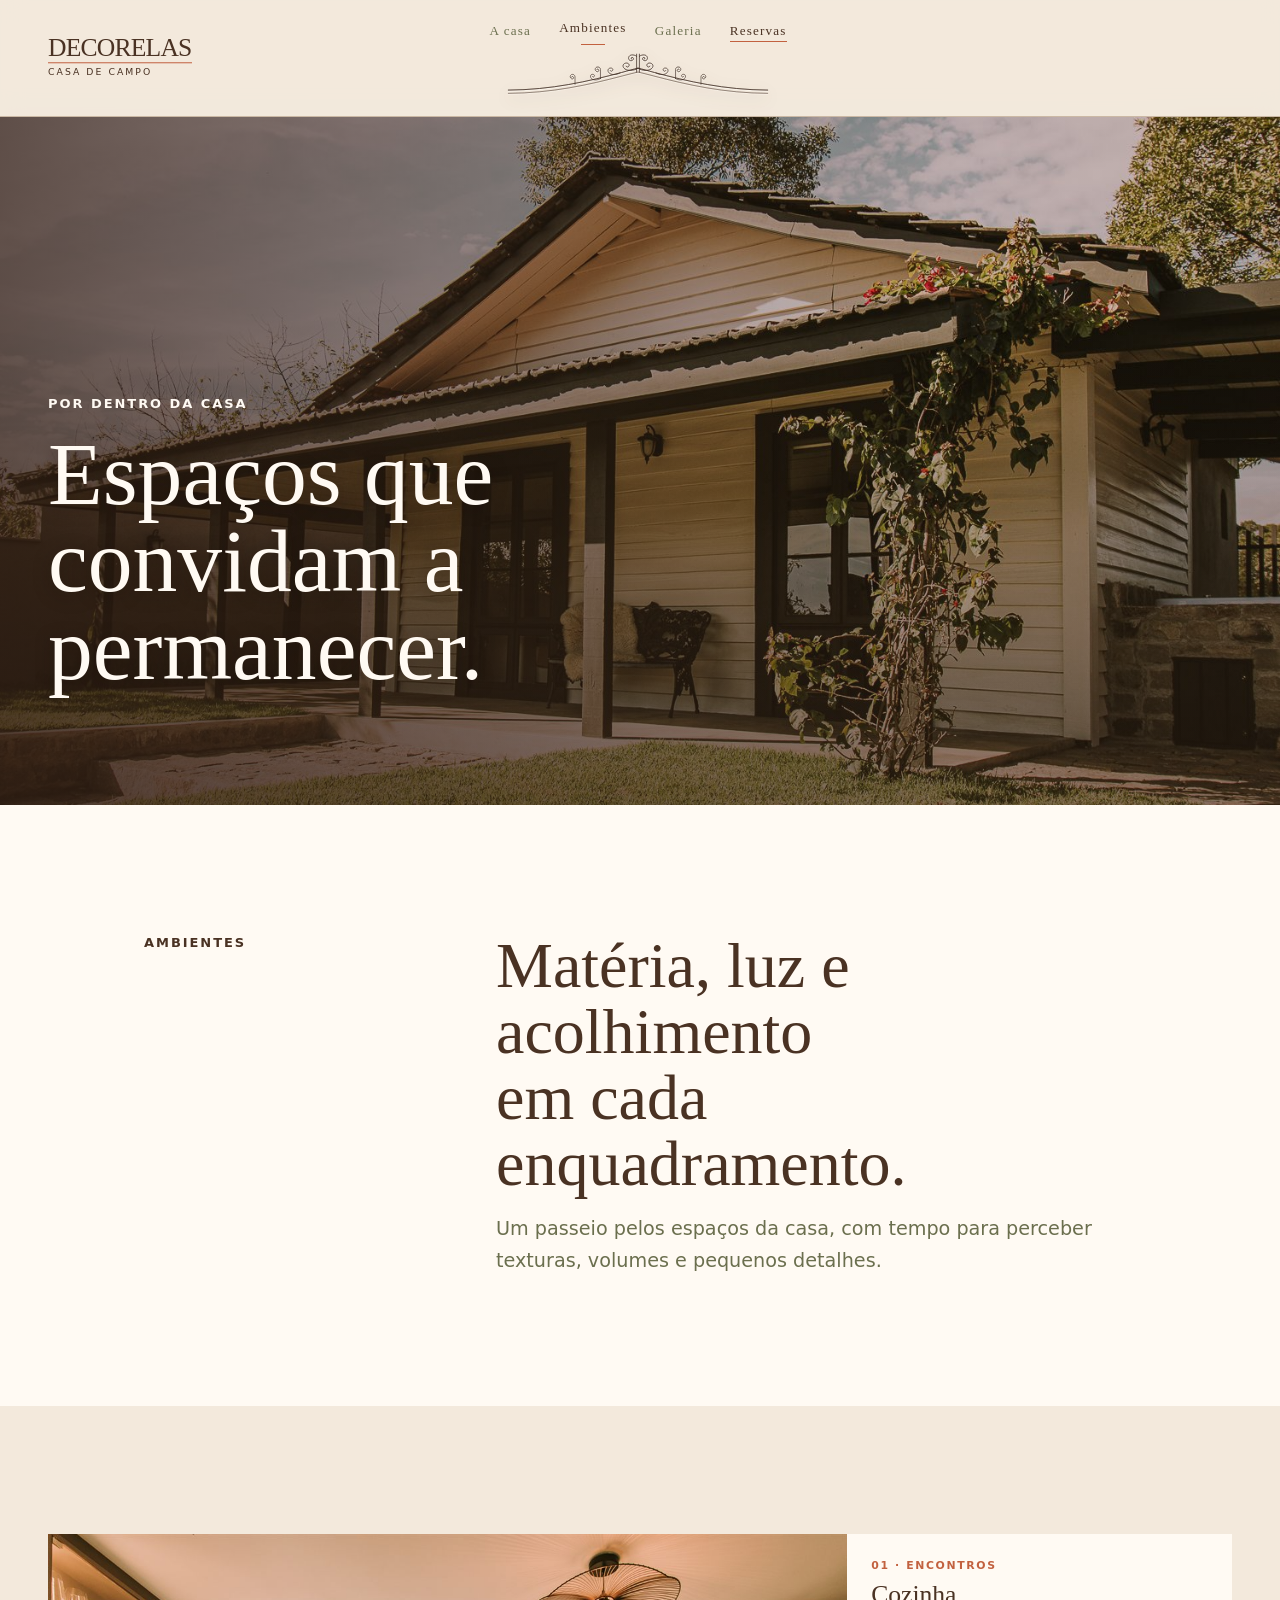
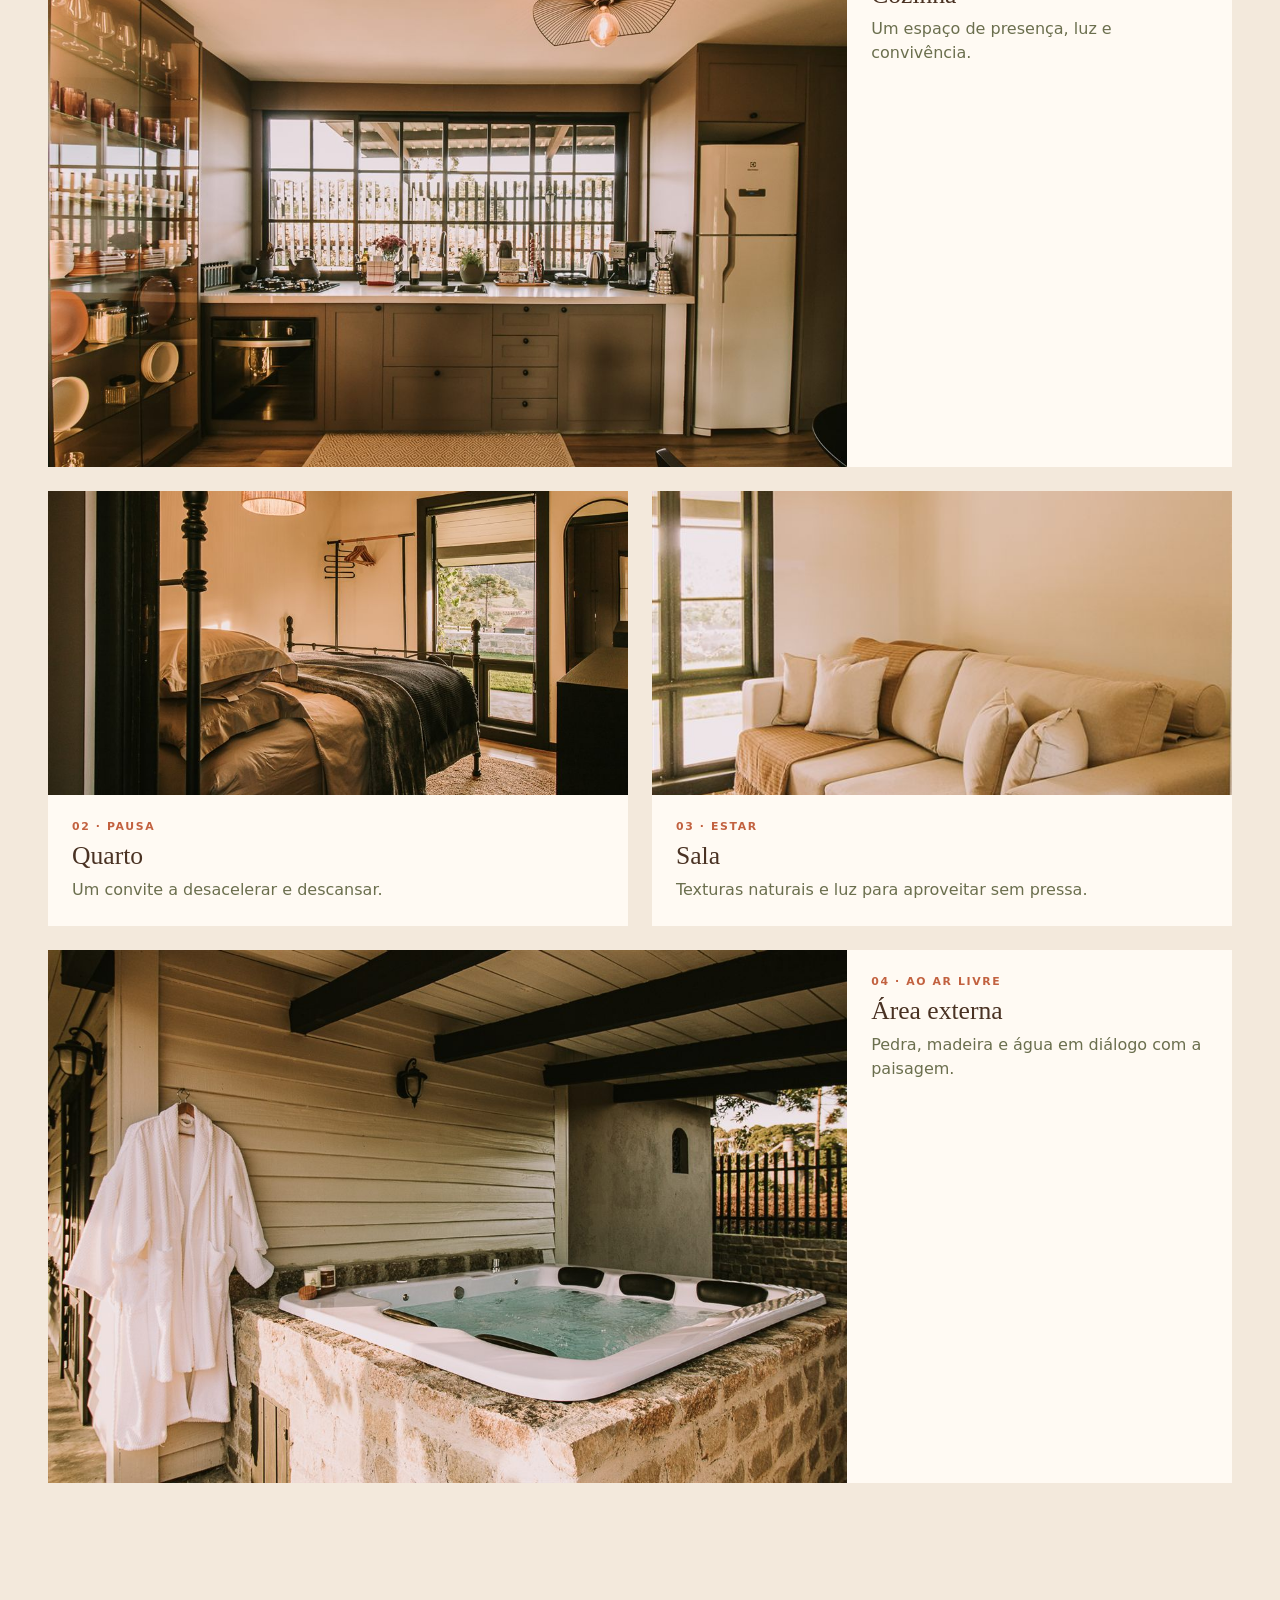
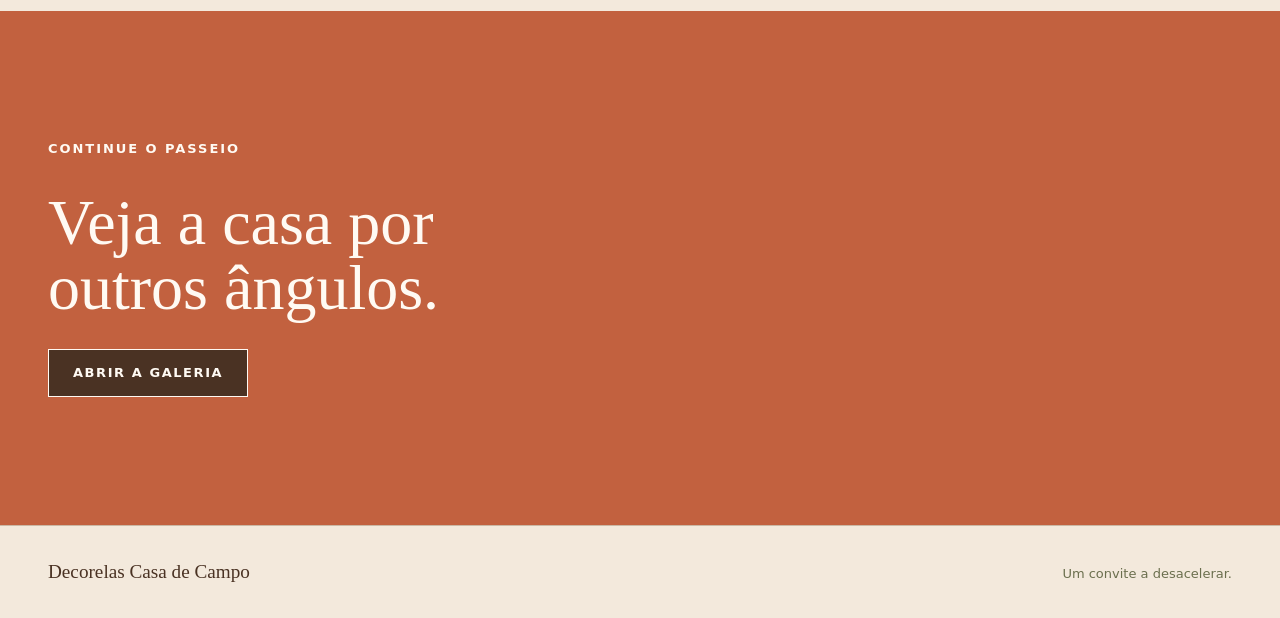
==== ambientes.html @ 6467162e "feat: split Decorelas into four pages" ====
<!doctype html>
<html lang="pt-BR">
<head>
    <meta charset="utf-8">
    <meta name="viewport" content="width=device-width, initial-scale=1">
    <meta name="description" content="Explore os ambientes da Casa de Campo Decorelas, em uma seleção de imagens e detalhes da casa.">
    <meta name="theme-color" content="#f3e9dc">
    <title>Ambientes | Decorelas Casa de Campo</title>
    <link rel="canonical" href="https://maicon-oliveira-dev.github.io/casa_de_campo_V1/ambientes.html">
    <meta property="og:type" content="website">
    <meta property="og:title" content="Ambientes | Decorelas Casa de Campo">
    <meta property="og:description" content="Explore os ambientes da Casa de Campo Decorelas, em uma seleção de imagens e detalhes da casa.">
    <meta property="og:url" content="https://maicon-oliveira-dev.github.io/casa_de_campo_V1/ambientes.html">
    <link rel="stylesheet" href="assets/css/tokens.css">
    <link rel="stylesheet" href="assets/css/base.css">
    <link rel="stylesheet" href="assets/css/components.css">
    <link rel="stylesheet" href="assets/css/home.css">
    <script src="assets/js/main.js" defer></script>
    <script src="assets/js/menu.js" defer></script>
</head>
<body>
    <a class="skip-link" href="#main-content">Pular para o conteúdo</a>
    <header class="site-header">
        <div class="container site-header__inner">
            <a class="site-brand" href="index.html" aria-label="Decorelas Casa de Campo — página inicial">
                <span class="site-brand__name">Decorelas</span>
                <span class="site-brand__subtitle">Casa de Campo</span>
            </a>
            <nav class="site-nav" aria-label="Navegação principal">
                <ul class="site-nav__list">
                    <li><a class="site-nav__link" href="index.html">A casa</a></li>
                    <li><a class="site-nav__link" href="ambientes.html" aria-current="page">Ambientes</a></li>
                    <li><a class="site-nav__link" href="galeria.html">Galeria</a></li>
                    <li><a class="site-nav__cta" href="reservas.html">Reservas</a></li>
                </ul>
                <a class="header-ornament" href="index.html" aria-label="Decorelas — voltar à página inicial">
                    <img src="assets/img/brand/decorelas-portao-menu.svg" alt="" width="1200" height="220">
                </a>
            </nav>
            <button class="menu-button" type="button" aria-controls="mobile-menu" aria-expanded="false" aria-label="Abrir menu">
                <span class="menu-button__icon" aria-hidden="true"></span><span class="visually-hidden">Menu</span>
            </button>
        </div>
        <nav class="mobile-menu" id="mobile-menu" aria-label="Navegação móvel" hidden>
            <div class="container mobile-menu__inner"><ul class="mobile-menu__list">
                <li><a class="mobile-menu__link" href="index.html">A casa</a></li>
                <li><a class="mobile-menu__link" href="ambientes.html" aria-current="page">Ambientes</a></li>
                <li><a class="mobile-menu__link" href="galeria.html">Galeria</a></li>
                <li><a class="mobile-menu__link" href="reservas.html">Reservas</a></li>
            </ul></div>
        </nav>
    </header>
    <main id="main-content" tabindex="-1">
        <section class="page-masthead" aria-labelledby="page-title">
            <img class="page-masthead__image" src="assets/img/hero/hero-02.jpg" alt="Varanda e fachada da casa com jardim e madeira." width="1500" height="1000">
            <div class="page-masthead__veil" aria-hidden="true"></div>
            <div class="container page-masthead__content">
                <p class="eyebrow">Por dentro da casa</p>
                <h1 id="page-title">Espaços que convidam a permanecer.</h1>
            </div>
        </section>
        <section class="page-intro section">
            <div class="container page-intro__inner"><p class="eyebrow">Ambientes</p><h2>Matéria, luz e acolhimento em cada enquadramento.</h2><p>Um passeio pelos espaços da casa, com tempo para perceber texturas, volumes e pequenos detalhes.</p></div>
        </section>
        <section class="spaces section" aria-label="Ambientes da casa">
            <div class="container"><div class="spaces__grid">
                <article class="space-card space-card--wide"><img src="assets/img/gallery/cozinha.jpg" alt="Cozinha da casa com janela ampla, armários e bancada" width="1200" height="800" loading="lazy"><div><p class="eyebrow">01 · Encontros</p><h2>Cozinha</h2><p>Um espaço de presença, luz e convivência.</p></div></article>
                <article class="space-card"><img src="assets/img/gallery/quarto.jpg" alt="Quarto com cama de estrutura escura e janela voltada ao exterior" width="900" height="600" loading="lazy"><div><p class="eyebrow">02 · Pausa</p><h2>Quarto</h2><p>Um convite a desacelerar e descansar.</p></div></article>
                <article class="space-card"><img src="assets/img/gallery/sala.jpg" alt="Sala com sofá claro, tapete de fibra e luz natural" width="667" height="1000" loading="lazy"><div><p class="eyebrow">03 · Estar</p><h2>Sala</h2><p>Texturas naturais e luz para aproveitar sem pressa.</p></div></article>
                <article class="space-card space-card--wide"><img src="assets/img/details/area-externa.jpg" alt="Detalhe de área externa com pedra, madeira e água" width="1200" height="800" loading="lazy"><div><p class="eyebrow">04 · Ao ar livre</p><h2>Área externa</h2><p>Pedra, madeira e água em diálogo com a paisagem.</p></div></article>
            </div></div>
        </section>
        <section class="page-next section"><div class="container page-next__inner"><p class="eyebrow">Continue o passeio</p><h2>Veja a casa por outros ângulos.</h2><a class="button" href="galeria.html">Abrir a galeria</a></div></section>
    </main>
    <footer class="site-footer"><div class="container site-footer__inner"><p class="site-footer__brand">Decorelas Casa de Campo</p><a class="site-footer__note" href="index.html">Um convite a desacelerar.</a></div></footer>
</body>
</html>
---- assets/css/tokens.css ----
:root {
    color-scheme: light;
    --color-ink:#4a3223;
    --color-ink-muted:#6b6f4e;
    --color-canvas:#f3e9dc;
    --color-surface:#fffaf3;
    --color-surface-raised:#eadbca;
    --color-border:#cbb8a4;
    --color-border-strong:#a48f7a;
    --color-focus:#c2613f;
    --color-terracotta:#c2613f;
    --font-sans:ui-sans-serif,system-ui,-apple-system,BlinkMacSystemFont,"Segoe UI",sans-serif;
    --font-display:Georgia,"Times New Roman",serif;
    --text-sm:.8125rem;
    --text-base:1rem;
    --text-lg:clamp(1.125rem,1.5vw,1.375rem);
    --text-xl:clamp(1.5rem,2vw,2rem);
    --text-2xl:clamp(2.8rem,7vw,7rem);
    --space-2:.5rem;
    --space-3:.75rem;
    --space-4:1rem;
    --space-5:1.5rem;
    --space-6:2rem;
    --space-8:clamp(4.5rem,10vw,9rem);
    --container-max:78rem;
    --container-gutter:clamp(1.1rem,4vw,3rem);
    --transition-fast:160ms ease;
    --transition-default:300ms ease;
    --z-header:10;
    --z-menu:20;
    --z-skip-link:30;
}
---- assets/css/base.css ----
*,
*::before,
*::after {
    box-sizing: border-box;
}

html {
    scroll-behavior: smooth;
    scroll-padding-top: 5rem;
}

@media (min-width: 64rem) {
    html { scroll-padding-top: 8rem; }
}

body {
    min-width: 20rem;
    min-height: 100vh;
    margin: 0;
    background: var(--color-canvas);
    color: var(--color-ink);
    font-family: var(--font-sans);
    font-size: var(--text-base);
    line-height: 1.5;
    -webkit-font-smoothing: antialiased;
    text-rendering: optimizeLegibility;
}

body.menu-open {
    overflow: hidden;
}

img,
picture,
svg {
    display: block;
    max-width: 100%;
}

a {
    color: inherit;
    text-decoration: none;
}

button,
input,
textarea,
select {
    font: inherit;
}

button {
    border: 0;
    cursor: pointer;
}

h1,
h2,
h3,
p,
ul {
    margin: 0;
}

ul {
    padding: 0;
    list-style: none;
}

h1,
h2,
h3 {
    font-family: var(--font-display);
    line-height: 0.95;
    text-wrap: balance;
}

:focus-visible {
    outline: 3px solid var(--color-focus);
    outline-offset: 3px;
}

.container {
    width: min(100% - (var(--container-gutter) * 2), var(--container-max));
    margin-inline: auto;
}

.visually-hidden {
    position: absolute;
    width: 1px;
    height: 1px;
    padding: 0;
    overflow: hidden;
    clip: rect(0, 0, 0, 0);
    white-space: nowrap;
    border: 0;
}

.skip-link {
    position: fixed;
    z-index: var(--z-skip-link);
    top: var(--space-3);
    left: var(--space-3);
    padding: var(--space-3) var(--space-4);
    background: var(--color-ink);
    color: var(--color-surface);
    transform: translateY(-200%);
    transition: transform var(--transition-fast);
}

.skip-link:focus {
    transform: translateY(0);
}

@media (prefers-reduced-motion: reduce) {
    html {
        scroll-behavior: auto;
    }

    *,
    *::before,
    *::after {
        scroll-behavior: auto !important;
        transition-duration: 0.01ms !important;
        animation-duration: 0.01ms !important;
        animation-iteration-count: 1 !important;
    }
}
---- assets/css/components.css ----
.site-header {
    position:sticky;
    z-index:var(--z-header);
    top:0;
    border-bottom:1px solid var(--color-border);
    background:color-mix(in srgb,var(--color-canvas) 93%,transparent);
    backdrop-filter:blur(12px);
    overflow-anchor:none;
    transition:background var(--transition-default),box-shadow var(--transition-default)
}
.site-header__inner {
    min-height:4.75rem;
    display:grid;
    grid-template-columns:1fr auto;
    align-items:center;
    gap:var(--space-3);
    transition:min-height 420ms cubic-bezier(.22,.61,.36,1),gap 420ms cubic-bezier(.22,.61,.36,1)
}
.site-brand {
    display:grid;
    gap:.1rem;
    width:max-content;
    letter-spacing:-.05em
}
.site-brand__name {
    font-family:var(--font-display);
    font-size:var(--text-xl);
    line-height:.85;
    text-transform:uppercase;
    transition:font-size var(--transition-default),padding var(--transition-default)
}
.site-brand__subtitle {
    font-size:.58rem;
    letter-spacing:.22em;
    text-transform:uppercase;
    transition:font-size var(--transition-default),opacity var(--transition-default)
}
.header-ornament,.site-nav {
    display:none
}
.menu-button {
    display:inline-grid;
    width:2.75rem;
    height:2.75rem;
    place-items:center;
    border:1px solid var(--color-border-strong);
    background:transparent;
    color:var(--color-ink);
    transition:width var(--transition-default),height var(--transition-default)
}
.site-header--compact {
    box-shadow:0 5px 18px rgba(74,50,35,.08)
}
.site-header--compact .site-header__inner {
    min-height:3.75rem
}
.site-header--compact .site-brand__name {
    font-size:1.35rem
}
.site-header--compact .site-brand__subtitle {
    font-size:.5rem
}
.site-header--compact .menu-button {
    width:2.4rem;
    height:2.4rem
}
.site-header--compact .mobile-menu {
    inset:3.75rem 0 0
}
.menu-button__icon,.menu-button__icon::before,.menu-button__icon::after {
    display:block;
    width:1.2rem;
    height:1px;
    background:currentColor;
    content:"";
    transition:transform var(--transition-fast)
}
.menu-button__icon {
    position:relative
}
.menu-button__icon::before,.menu-button__icon::after {
    position:absolute;
    left:0
}
.menu-button__icon::before {
    top:-.38rem
}
.menu-button__icon::after {
    top:.38rem
}
.menu-button[aria-expanded="true"] .menu-button__icon {
    background:transparent
}
.menu-button[aria-expanded="true"] .menu-button__icon::before {
    top:0;
    transform:rotate(45deg)
}
.menu-button[aria-expanded="true"] .menu-button__icon::after {
    top:0;
    transform:rotate(-45deg)
}
.mobile-menu {
    position:fixed;
    z-index:var(--z-menu);
    inset:4.75rem 0 0;
    overflow-y:auto;
    background:var(--color-canvas);
    transition:inset var(--transition-default)
}
.mobile-menu__inner {
    padding-block:var(--space-5)
}
.mobile-menu__list {
    border-top:1px solid var(--color-border)
}
.mobile-menu__link {
    display:flex;
    min-height:3.75rem;
    align-items:center;
    border-bottom:1px solid var(--color-border);
    font-family:var(--font-display);
    font-size:var(--text-xl)
}
.button {
    display:inline-flex;
    min-height:3rem;
    align-items:center;
    justify-content:center;
    padding:var(--space-3) var(--space-5);
    border:1px solid currentColor;
    background:var(--color-ink);
    color:var(--color-surface);
    font-size:var(--text-sm);
    font-weight:700;
    letter-spacing:.12em;
    text-transform:uppercase;
    transition:background var(--transition-fast),transform var(--transition-fast)
}
.button:hover {
    transform:translateY(-2px);
    background:var(--color-terracotta)
}
.button--light {
    background:transparent;
    color:var(--color-surface)
}
.button--light:hover {
    background:var(--color-surface);
    color:var(--color-ink)
}
.site-footer {
    border-top:1px solid var(--color-border)
}
.site-footer__inner {
    display:flex;
    flex-direction:column;
    gap:var(--space-2);
    padding-block:var(--space-6)
}
.site-footer__brand {
    font-family:var(--font-display);
    font-size:var(--text-lg)
}
.site-footer__note {
    color:var(--color-ink-muted);
    font-size:var(--text-sm)
}
@media(min-width:64rem) {
    .site-header__inner {
        position:relative;
        display:grid;
        min-height:7.25rem;
        justify-items:center;
        align-content:center;
        gap:.25rem
    }
    .site-brand {
        position:absolute;
        left:0;
        top:50%;
        transform:translateY(-50%);
        text-align:left
    }
    .site-brand__name {
        padding-bottom:.2rem;
        border-bottom:1px solid var(--color-terracotta)
    }
    .site-nav {
        display:grid;
        justify-items:center;
        gap:.15rem;
        transition:gap 420ms cubic-bezier(.22,.61,.36,1)
    }
    .site-nav__list {
        display:flex;
        align-items:center;
        justify-content:center;
        gap:clamp(1.25rem,2.2vw,2.4rem);
        white-space:nowrap
    }
    .site-nav__link,.site-nav__cta {
        font-family:var(--font-display);
        font-size:.82rem;
        letter-spacing:.09em;
        text-transform:none
    }
    .site-nav__link {
        color:var(--color-ink-muted)
    }
    .site-nav__link:hover {
        color:var(--color-terracotta)
    }
    .site-nav__cta {
        padding-bottom:.2rem;
        border-bottom:1px solid var(--color-terracotta);
        color:var(--color-ink)
    }
    .site-nav__cta:hover {
        color:var(--color-terracotta)
    }
    .header-ornament {
        display:block;
        width:min(100%,clamp(15rem,21.82vw,25.91rem));
        margin-top:.2rem;
        transition:margin 420ms cubic-bezier(.22,.61,.36,1)
    }
    .header-ornament img {
        display:block;
        width:100%;
        height:auto;
        opacity:1;
        filter:drop-shadow(0 1px 0 rgba(255,250,243,.85)) drop-shadow(0 5px 8px rgba(74,50,35,.16));
        transition:transform var(--transition-default),filter var(--transition-default),opacity var(--transition-default)
    }
    .header-ornament:hover img,.header-ornament:focus-visible img {
        transform:translateY(-2px);
        opacity:1;
        filter:drop-shadow(0 1px 0 rgba(255,250,243,.95)) drop-shadow(0 9px 14px rgba(74,50,35,.25))
    }
    .site-header--compact .site-header__inner {
        min-height:5.1rem;
        gap:0
    }
    .site-header--compact .site-brand__name {
        font-size:1.45rem;
        padding-bottom:.1rem
    }
    .site-header--compact .site-brand__subtitle {
        font-size:.48rem;
        opacity:.85
    }
    .site-header--compact .site-nav {
        gap:0
    }
    .site-header--compact .header-ornament {
        margin-top:0;
        width:min(100%,clamp(9rem,12.55vw,13.64rem))
    }
    .site-header--compact .header-ornament img {
        filter:drop-shadow(0 3px 6px rgba(74,50,35,.14))
    }
    .menu-button,.mobile-menu {
        display:none
    }
    .site-footer__inner {
        flex-direction:row;
        justify-content:space-between;
        align-items:baseline
    }
}
---- assets/css/home.css ----
.section { padding-block: var(--space-8); }
.hero { position: relative; display: grid; min-height: calc(100svh - 4.75rem); align-items: end; overflow: hidden; color: var(--color-surface); }
.hero-carousel, .hero-carousel__slides, .hero-carousel__slide, .hero__veil { position: absolute; inset: 0; }
.hero-carousel__slide { margin: 0; opacity: 0; transition: opacity 700ms ease; }
.hero-carousel__slide.is-active { opacity: 1; }
.hero-carousel__slide img { width: 100%; height: 100%; object-fit: cover; }
@media (prefers-reduced-motion: no-preference) {
    .hero-carousel__slide.is-animating img { animation: hero-photo-in 700ms ease-out both; }
    .hero__content.is-animating > .eyebrow,
    .hero__content.is-animating > h1,
    .hero__content.is-animating > p:not(.eyebrow),
    .hero__content.is-animating > .hero__actions { animation: hero-text-in 450ms ease-out both; }
    .hero__content.is-animating > h1 { animation-delay: 70ms; }
    .hero__content.is-animating > p:not(.eyebrow) { animation-delay: 140ms; }
    .hero__content.is-animating > .hero__actions { animation-delay: 210ms; }
}
@keyframes hero-photo-in {
    from { opacity: .75; transform: scale(1.02); }
    to { opacity: 1; transform: scale(1); }
}
@keyframes hero-text-in {
    from { opacity: 0; transform: translateY(8px); }
    to { opacity: 1; transform: translateY(0); }
}
.hero__veil { background: linear-gradient(0deg, rgba(47, 29, 19, .82), rgba(47, 29, 19, .34) 48%, rgba(47, 29, 19, .04) 78%); }
.hero__content { position: relative; z-index: 1; max-width: 34rem; padding-block: clamp(4.5rem, 17vw, 7.5rem); }
.eyebrow { margin: 0 0 var(--space-4); font-size: var(--text-sm); font-weight: 700; letter-spacing: .15em; text-transform: uppercase; }
.hero h1 { max-width: 11ch; font-size: clamp(2.5rem, 4vw, 3.75rem); font-weight: 400; line-height: 1.04; text-shadow: 0 3px 16px rgba(24, 13, 8, .62); text-wrap: balance; }
.section h2 { font-size: var(--text-2xl); font-weight: 400; }
.hero__content > p:not(.eyebrow) { max-width: 31rem; margin-top: clamp(1rem, 2vw, 1.4rem); font-size: clamp(1rem, 1.25vw, 1.1875rem); line-height: 1.6; text-shadow: 0 2px 10px rgba(24, 13, 8, .72); }
.hero__actions { display: flex; flex-wrap: wrap; align-items: center; gap: var(--space-5); margin-top: clamp(1.5rem, 3vw, 2.25rem); }
.hero__text-link { padding-bottom: .25rem; border-bottom: 1px solid var(--color-terracotta); font-family: var(--font-display); font-size: var(--text-lg); }
.hero-carousel__controls { position: absolute; z-index: 2; right: var(--container-gutter); bottom: var(--space-5); display: flex; align-items: center; gap: var(--space-3); }
.hero-carousel__button, .hero-carousel__dots button { border: 1px solid rgba(255, 250, 243, .7); background: rgba(74, 50, 35, .32); color: var(--color-surface); }
.hero-carousel__button { width: 2.6rem; height: 2.6rem; font-size: 1.3rem; }
.hero-carousel__toggle { font-size: 1rem; }
.hero-carousel__dots { display: flex; gap: .45rem; }
.hero-carousel__dots button { width: .65rem; height: .65rem; padding: 0; border-radius: 50%; }
.hero-carousel__dots button.is-active { background: var(--color-surface); }
.intro { background: var(--color-surface); }
.intro__grid { display: grid; gap: var(--space-5); }
.intro__text, .gallery__header > p:last-child, .reservations p { max-width: 38rem; margin-top: var(--space-5); font-size: var(--text-lg); }
.section-heading { margin-bottom: var(--space-6); }
.spaces { background: var(--color-canvas); }
.spaces__grid { display: grid; gap: var(--space-5); }
.space-card { display: grid; margin: 0; overflow: hidden; background: var(--color-surface); }
.space-card img { width: 100%; height: 19rem; object-fit: cover; }
.space-card div { padding: var(--space-4) var(--space-5) var(--space-5); }
.space-card h3 { font-family: var(--font-display); font-size: var(--text-xl); font-weight: 400; }
.space-card p { margin-top: var(--space-2); color: var(--color-ink-muted); }
.gallery { background: var(--color-ink); color: var(--color-surface); }
.gallery__header { max-width: 48rem; }
.gallery__grid { display: grid; gap: var(--space-4); margin-top: var(--space-6); }
.gallery figure { margin: 0; overflow: hidden; }
.gallery img { width: 100%; height: 18rem; object-fit: cover; }
.gallery__feature img { height: 26rem; }
.reservations { background: var(--color-terracotta); color: var(--color-surface); }
.reservations__inner { max-width: 52rem; }
.reservations h2 { max-width: 46rem; }

@media (min-width: 48rem) {
    .hero { min-height: clamp(42rem, 84vh, 58rem); }
    .hero__veil { background: radial-gradient(ellipse 43% 78% at 26% 65%, rgba(47, 29, 19, .64), rgba(47, 29, 19, .32) 55%, rgba(47, 29, 19, 0) 100%); }
    .hero__content { margin-right: auto; margin-left: max(var(--container-gutter), calc(42vw - 34rem)); padding-block: clamp(6rem, 11vw, 9rem); }
    .intro__grid { grid-template-columns: 1fr 2fr; }
    .spaces__grid { grid-template-columns: repeat(2, 1fr); }
    .space-card--wide { grid-column: span 2; grid-template-columns: 1.35fr .65fr; }
    .space-card--wide img { height: 100%; }
    .gallery__grid { grid-template-columns: 1.3fr .7fr; }
    .gallery__feature { grid-row: span 2; }
    .gallery__feature img { height: 100%; }
    .gallery img { height: 17rem; }
}

@media (prefers-reduced-motion: reduce) {
    .hero-carousel__slide { transition: none; }
}

/* Navegação entre páginas */
.site-nav__link[aria-current="page"] { color: var(--color-ink); }
.site-nav__link[aria-current="page"]::after {
    display: block;
    width: 1.5rem;
    height: 1px;
    margin: .3rem auto 0;
    background: var(--color-terracotta);
    content: "";
}
.site-nav__cta[aria-current="page"] { color: var(--color-terracotta); }
.mobile-menu__link[aria-current="page"] { color: var(--color-terracotta); }

/* Páginas internas */
.page-masthead {
    position: relative;
    display: grid;
    min-height: clamp(25rem, 58vw, 43rem);
    align-items: end;
    overflow: hidden;
    color: var(--color-surface);
    background: var(--color-ink);
}
.page-masthead__image, .page-masthead__veil { position: absolute; inset: 0; width: 100%; height: 100%; }
.page-masthead__image { object-fit: cover; }
.page-masthead__veil { background: linear-gradient(90deg, rgba(47,29,19,.72), rgba(47,29,19,.2) 75%), linear-gradient(0deg, rgba(47,29,19,.42), transparent 70%); }
.page-masthead__content { position: relative; z-index: 1; padding-block: clamp(4rem, 10vw, 7rem); }
.page-masthead__content h1 { max-width: 11ch; font-size: clamp(3rem, 7vw, 6.5rem); font-weight: 400; line-height: .98; text-shadow: 0 3px 18px rgba(24,13,8,.35); }
.page-intro { background: var(--color-surface); }
.page-intro__inner { display: grid; gap: var(--space-4); max-width: 62rem; }
.page-intro__inner h2 { max-width: 15ch; font-size: clamp(2.3rem, 5vw, 4.4rem); font-weight: 400; line-height: 1.03; }
.page-intro__inner > p:last-child { max-width: 40rem; color: var(--color-ink-muted); font-size: var(--text-lg); line-height: 1.7; }
.spaces .section-heading { margin-bottom: var(--space-6); }
.spaces .space-card h2 { font-size: var(--text-xl); font-weight: 400; line-height: 1.05; }
.space-card .eyebrow { margin-bottom: var(--space-2); color: var(--color-terracotta); font-size: .68rem; }
.text-link { display: inline-flex; align-items: center; gap: .7rem; width: fit-content; margin-top: var(--space-5); padding-bottom: .3rem; border-bottom: 1px solid var(--color-terracotta); font-family: var(--font-display); font-size: var(--text-lg); }
.text-link:hover { color: var(--color-terracotta); }
.home-explore__grid { display: grid; gap: var(--space-4); }
.home-explore__card { position: relative; display: flex; min-height: 18rem; flex-direction: column; justify-content: space-between; overflow: hidden; background: var(--color-ink); color: var(--color-surface); }
.home-explore__card::after { position: absolute; inset: 35% 0 0; background: linear-gradient(0deg, rgba(35,23,16,.78), transparent); content: ""; }
.home-explore__card img { position: absolute; inset: 0; width: 100%; height: 100%; object-fit: cover; transition: transform 700ms ease; }
.home-explore__card:hover img { transform: scale(1.035); }
.home-explore__label, .home-explore__card > .eyebrow { position: relative; z-index: 1; }
.home-explore__label { display: flex; justify-content: space-between; align-items: center; width: 100%; margin-top: auto; padding: var(--space-5); font-family: var(--font-display); font-size: var(--text-xl); }
.home-explore__card--booking { min-height: 14rem; padding: var(--space-5); background: var(--color-terracotta); }
.home-explore__card--booking::after { display: none; }
.home-explore__card--booking .home-explore__label { padding: 0; }
.page-next { background: var(--color-terracotta); color: var(--color-surface); }
.page-next--dark { background: var(--color-ink); }
.page-next__inner { display: grid; justify-items: start; gap: var(--space-4); }
.page-next__inner h2 { max-width: 18ch; font-size: clamp(2.25rem, 5vw, 4.5rem); font-weight: 400; line-height: 1.02; }
.page-next__inner .button { margin-top: var(--space-3); }
.gallery-wall { background: var(--color-canvas); }
.gallery-wall__grid { display: grid; grid-template-columns: 1fr; gap: var(--space-4); }
.gallery-wall__item { position: relative; min-height: 18rem; margin: 0; overflow: hidden; background: var(--color-surface-raised); }
.gallery-wall__item img { width: 100%; height: 100%; min-height: 18rem; object-fit: cover; transition: transform 700ms ease; }
.gallery-wall__item:hover img { transform: scale(1.025); }
.gallery-wall__item figcaption { position: absolute; right: 0; bottom: 0; left: 0; padding: 3rem var(--space-4) var(--space-4); color: var(--color-surface); background: linear-gradient(transparent, rgba(35,23,16,.7)); font-family: var(--font-display); font-size: var(--text-lg); }
.booking { background: var(--color-surface); }
.booking__grid { display: grid; gap: var(--space-6); }
.booking__grid > div h2 { max-width: 12ch; font-size: clamp(2.6rem, 6vw, 5.5rem); font-weight: 400; line-height: 1; }
.booking__grid > div > p:not(.eyebrow) { max-width: 35rem; margin-top: var(--space-5); color: var(--color-ink-muted); font-size: var(--text-lg); line-height: 1.7; }
.booking__card { padding: clamp(1.5rem, 4vw, 3rem); border: 1px solid var(--color-border); background: var(--color-canvas); }
.booking__card h2 { font-size: var(--text-xl); font-weight: 400; line-height: 1.1; }
.booking__card > p:not(.eyebrow) { margin-top: var(--space-4); color: var(--color-ink-muted); line-height: 1.7; }
.booking__card .text-link { font-size: 1rem; }

@media (min-width: 48rem) {
    .page-intro__inner { grid-template-columns: 1fr 2fr; column-gap: var(--space-6); }
    .page-intro__inner .eyebrow { grid-column: 1; }
    .page-intro__inner h2, .page-intro__inner > p:last-child { grid-column: 2; }
    .page-intro__inner h2 { grid-row: 1 / span 2; }
    .home-explore__grid { grid-template-columns: repeat(2, 1fr); }
    .home-explore__card:first-child { grid-row: span 2; min-height: 30rem; }
    .home-explore__card--booking { min-height: 14rem; }
    .gallery-wall__grid { grid-template-columns: repeat(2, 1fr); grid-auto-rows: minmax(18rem, 26vw); }
    .gallery-wall__item--tall { grid-row: span 2; }
    .gallery-wall__item--wide { grid-column: span 2; }
    .booking__grid { grid-template-columns: 1.2fr .8fr; align-items: center; gap: clamp(3rem, 8vw, 8rem); }
}
@media (prefers-reduced-motion: reduce) {
    .home-explore__card img, .gallery-wall__item img { transition: none; }
}
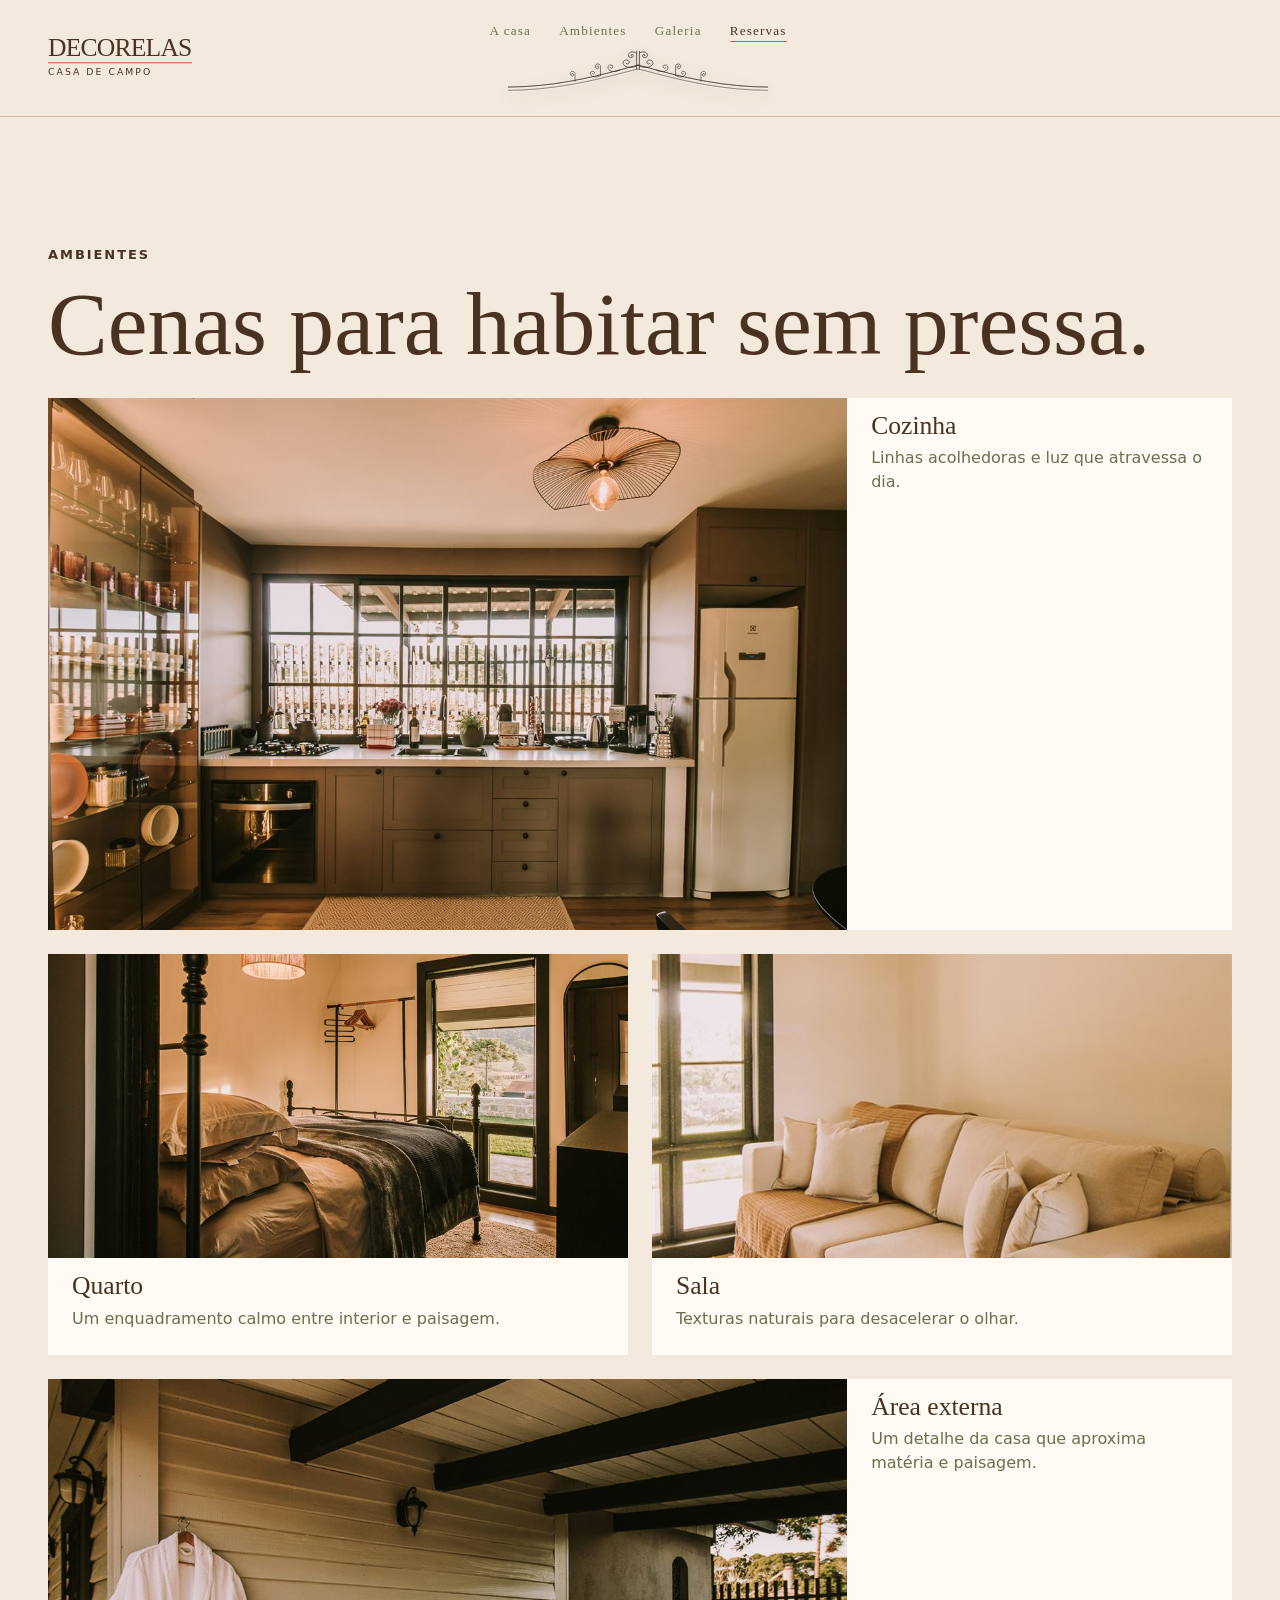
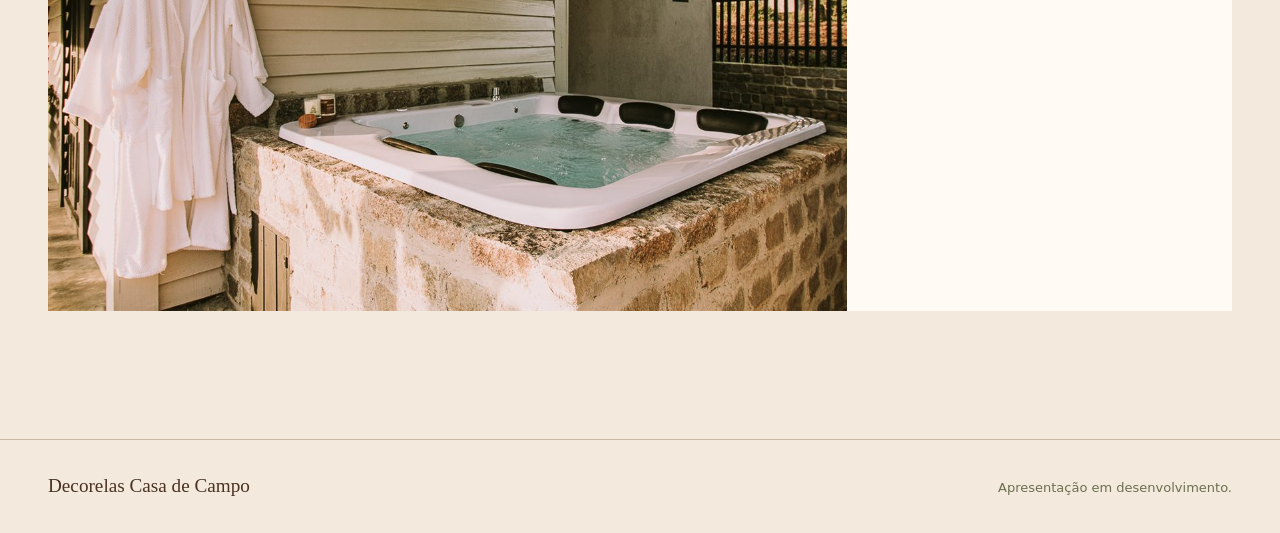
==== commit f21417c5: "feat: add vintage editorial band to home" ====
--- a/ambientes.html
+++ b/ambientes.html
@@ -3,14 +3,8 @@
 <head>
     <meta charset="utf-8">
     <meta name="viewport" content="width=device-width, initial-scale=1">
-    <meta name="description" content="Explore os ambientes da Casa de Campo Decorelas, em uma seleção de imagens e detalhes da casa.">
-    <meta name="theme-color" content="#f3e9dc">
+    <meta name="description" content="Decorelas Casa de Campo — uma apresentação visual da casa e de seus ambientes.">
     <title>Ambientes | Decorelas Casa de Campo</title>
-    <link rel="canonical" href="https://maicon-oliveira-dev.github.io/casa_de_campo_V1/ambientes.html">
-    <meta property="og:type" content="website">
-    <meta property="og:title" content="Ambientes | Decorelas Casa de Campo">
-    <meta property="og:description" content="Explore os ambientes da Casa de Campo Decorelas, em uma seleção de imagens e detalhes da casa.">
-    <meta property="og:url" content="https://maicon-oliveira-dev.github.io/casa_de_campo_V1/ambientes.html">
     <link rel="stylesheet" href="assets/css/tokens.css">
     <link rel="stylesheet" href="assets/css/base.css">
     <link rel="stylesheet" href="assets/css/components.css">
@@ -22,7 +16,7 @@
     <a class="skip-link" href="#main-content">Pular para o conteúdo</a>
     <header class="site-header">
         <div class="container site-header__inner">
-            <a class="site-brand" href="index.html" aria-label="Decorelas Casa de Campo — página inicial">
+            <a class="site-brand" href="index.html" aria-label="Decorelas Casa de Campo — ir para o início">
                 <span class="site-brand__name">Decorelas</span>
                 <span class="site-brand__subtitle">Casa de Campo</span>
             </a>
@@ -33,7 +27,7 @@
                     <li><a class="site-nav__link" href="galeria.html">Galeria</a></li>
                     <li><a class="site-nav__cta" href="reservas.html">Reservas</a></li>
                 </ul>
-                <a class="header-ornament" href="index.html" aria-label="Decorelas — voltar à página inicial">
+                <a class="header-ornament" href="index.html" aria-label="Decorelas Casa de Campo — ir para o início">
                     <img src="assets/img/brand/decorelas-portao-menu.svg" alt="" width="1200" height="220">
                 </a>
             </nav>
@@ -43,35 +37,23 @@
         </div>
         <nav class="mobile-menu" id="mobile-menu" aria-label="Navegação móvel" hidden>
             <div class="container mobile-menu__inner"><ul class="mobile-menu__list">
-                <li><a class="mobile-menu__link" href="index.html">A casa</a></li>
-                <li><a class="mobile-menu__link" href="ambientes.html" aria-current="page">Ambientes</a></li>
-                <li><a class="mobile-menu__link" href="galeria.html">Galeria</a></li>
-                <li><a class="mobile-menu__link" href="reservas.html">Reservas</a></li>
+                <li><a class="mobile-menu__link" href="index.html">A casa</a></li><li><a class="mobile-menu__link" href="ambientes.html" aria-current="page">Ambientes</a></li><li><a class="mobile-menu__link" href="galeria.html">Galeria</a></li><li><a class="mobile-menu__link" href="reservas.html">Reservas</a></li>
             </ul></div>
         </nav>
     </header>
     <main id="main-content" tabindex="-1">
-        <section class="page-masthead" aria-labelledby="page-title">
-            <img class="page-masthead__image" src="assets/img/hero/hero-02.jpg" alt="Varanda e fachada da casa com jardim e madeira." width="1500" height="1000">
-            <div class="page-masthead__veil" aria-hidden="true"></div>
-            <div class="container page-masthead__content">
-                <p class="eyebrow">Por dentro da casa</p>
-                <h1 id="page-title">Espaços que convidam a permanecer.</h1>
+        <section class="spaces section" id="ambientes" aria-labelledby="ambientes-title">
+            <div class="container"><div class="section-heading"><p class="eyebrow">Ambientes</p><h1 id="ambientes-title">Cenas para habitar sem pressa.</h1></div>
+                <div class="spaces__grid">
+                    <article class="space-card space-card--wide"><img src="assets/img/gallery/cozinha.jpg" alt="Cozinha da casa com janela ampla, armários e bancada" width="1200" height="800" loading="lazy"><div><h3>Cozinha</h3><p>Linhas acolhedoras e luz que atravessa o dia.</p></div></article>
+                    <article class="space-card"><img src="assets/img/gallery/quarto.jpg" alt="Quarto com cama de estrutura escura e janela voltada ao exterior" width="900" height="600" loading="lazy"><div><h3>Quarto</h3><p>Um enquadramento calmo entre interior e paisagem.</p></div></article>
+                    <article class="space-card"><img src="assets/img/gallery/sala.jpg" alt="Sala com sofá claro, tapete de fibra e luz natural" width="667" height="1000" loading="lazy"><div><h3>Sala</h3><p>Texturas naturais para desacelerar o olhar.</p></div></article>
+                    <article class="space-card space-card--wide"><img src="assets/img/details/area-externa.jpg" alt="Detalhe de área externa com pedra, madeira e água" width="1200" height="800" loading="lazy"><div><h3>Área externa</h3><p>Um detalhe da casa que aproxima matéria e paisagem.</p></div></article>
+                </div>
+                <!-- A curadoria final de ambientes será concluída após confirmação dos proprietários. -->
             </div>
         </section>
-        <section class="page-intro section">
-            <div class="container page-intro__inner"><p class="eyebrow">Ambientes</p><h2>Matéria, luz e acolhimento em cada enquadramento.</h2><p>Um passeio pelos espaços da casa, com tempo para perceber texturas, volumes e pequenos detalhes.</p></div>
-        </section>
-        <section class="spaces section" aria-label="Ambientes da casa">
-            <div class="container"><div class="spaces__grid">
-                <article class="space-card space-card--wide"><img src="assets/img/gallery/cozinha.jpg" alt="Cozinha da casa com janela ampla, armários e bancada" width="1200" height="800" loading="lazy"><div><p class="eyebrow">01 · Encontros</p><h2>Cozinha</h2><p>Um espaço de presença, luz e convivência.</p></div></article>
-                <article class="space-card"><img src="assets/img/gallery/quarto.jpg" alt="Quarto com cama de estrutura escura e janela voltada ao exterior" width="900" height="600" loading="lazy"><div><p class="eyebrow">02 · Pausa</p><h2>Quarto</h2><p>Um convite a desacelerar e descansar.</p></div></article>
-                <article class="space-card"><img src="assets/img/gallery/sala.jpg" alt="Sala com sofá claro, tapete de fibra e luz natural" width="667" height="1000" loading="lazy"><div><p class="eyebrow">03 · Estar</p><h2>Sala</h2><p>Texturas naturais e luz para aproveitar sem pressa.</p></div></article>
-                <article class="space-card space-card--wide"><img src="assets/img/details/area-externa.jpg" alt="Detalhe de área externa com pedra, madeira e água" width="1200" height="800" loading="lazy"><div><p class="eyebrow">04 · Ao ar livre</p><h2>Área externa</h2><p>Pedra, madeira e água em diálogo com a paisagem.</p></div></article>
-            </div></div>
-        </section>
-        <section class="page-next section"><div class="container page-next__inner"><p class="eyebrow">Continue o passeio</p><h2>Veja a casa por outros ângulos.</h2><a class="button" href="galeria.html">Abrir a galeria</a></div></section>
     </main>
-    <footer class="site-footer"><div class="container site-footer__inner"><p class="site-footer__brand">Decorelas Casa de Campo</p><a class="site-footer__note" href="index.html">Um convite a desacelerar.</a></div></footer>
+    <footer class="site-footer"><div class="container site-footer__inner"><p class="site-footer__brand">Decorelas Casa de Campo</p><p class="site-footer__note">Apresentação em desenvolvimento.</p></div></footer>
 </body>
 </html>
--- a/assets/css/tokens.css
+++ b/assets/css/tokens.css
@@ -1,33 +1,32 @@
-
 :root {
-    color-scheme: light;
-    --color-ink:#4a3223;
-    --color-ink-muted:#6b6f4e;
-    --color-canvas:#f3e9dc;
-    --color-surface:#fffaf3;
-    --color-surface-raised:#eadbca;
-    --color-border:#cbb8a4;
-    --color-border-strong:#a48f7a;
-    --color-focus:#c2613f;
-    --color-terracotta:#c2613f;
-    --font-sans:ui-sans-serif,system-ui,-apple-system,BlinkMacSystemFont,"Segoe UI",sans-serif;
-    --font-display:Georgia,"Times New Roman",serif;
-    --text-sm:.8125rem;
-    --text-base:1rem;
-    --text-lg:clamp(1.125rem,1.5vw,1.375rem);
-    --text-xl:clamp(1.5rem,2vw,2rem);
-    --text-2xl:clamp(2.8rem,7vw,7rem);
-    --space-2:.5rem;
-    --space-3:.75rem;
-    --space-4:1rem;
-    --space-5:1.5rem;
-    --space-6:2rem;
-    --space-8:clamp(4.5rem,10vw,9rem);
-    --container-max:78rem;
-    --container-gutter:clamp(1.1rem,4vw,3rem);
-    --transition-fast:160ms ease;
-    --transition-default:300ms ease;
-    --z-header:10;
-    --z-menu:20;
-    --z-skip-link:30;
+  color-scheme: light;
+  --color-ink: #4a3223;
+  --color-ink-muted: #6b6f4e;
+  --color-canvas: #f3e9dc;
+  --color-surface: #fffaf3;
+  --color-surface-raised: #eadbca;
+  --color-border: #cbb8a4;
+  --color-border-strong: #a48f7a;
+  --color-focus: #c2613f;
+  --color-terracotta: #c2613f;
+  --font-sans: ui-sans-serif,system-ui,-apple-system,BlinkMacSystemFont,"Segoe UI",sans-serif;
+  --font-display: Georgia,"Times New Roman",serif;
+  --text-sm: .8125rem;
+  --text-base: 1rem;
+  --text-lg: clamp(1.125rem,1.5vw,1.375rem);
+  --text-xl: clamp(1.5rem,2vw,2rem);
+  --text-2xl: clamp(2.8rem,7vw,7rem);
+  --space-2: .5rem;
+  --space-3: .75rem;
+  --space-4: 1rem;
+  --space-5: 1.5rem;
+  --space-6: 2rem;
+  --space-8: clamp(4.5rem,10vw,9rem);
+  --container-max: 78rem;
+  --container-gutter: clamp(1.1rem,4vw,3rem);
+  --transition-fast: 160ms ease;
+  --transition-default: 300ms ease;
+  --z-header: 10;
+  --z-menu: 20;
+  --z-skip-link: 30;
 }
--- a/assets/css/base.css
+++ b/assets/css/base.css
@@ -1,57 +1,59 @@
 *,
 *::before,
 *::after {
-    box-sizing: border-box;
+  box-sizing: border-box;
 }
 
 html {
-    scroll-behavior: smooth;
-    scroll-padding-top: 5rem;
+  scroll-behavior: smooth;
+  scroll-padding-top: 5rem;
 }
 
 @media (min-width: 64rem) {
-    html { scroll-padding-top: 8rem; }
+  html {
+    scroll-padding-top: 8rem;
+  }
 }
 
 body {
-    min-width: 20rem;
-    min-height: 100vh;
-    margin: 0;
-    background: var(--color-canvas);
-    color: var(--color-ink);
-    font-family: var(--font-sans);
-    font-size: var(--text-base);
-    line-height: 1.5;
-    -webkit-font-smoothing: antialiased;
-    text-rendering: optimizeLegibility;
+  min-width: 20rem;
+  min-height: 100vh;
+  margin: 0;
+  background: var(--color-canvas);
+  color: var(--color-ink);
+  font-family: var(--font-sans);
+  font-size: var(--text-base);
+  line-height: 1.5;
+  -webkit-font-smoothing: antialiased;
+  text-rendering: optimizeLegibility;
 }
 
 body.menu-open {
-    overflow: hidden;
+  overflow: hidden;
 }
 
 img,
 picture,
 svg {
-    display: block;
-    max-width: 100%;
+  display: block;
+  max-width: 100%;
 }
 
 a {
-    color: inherit;
-    text-decoration: none;
+  color: inherit;
+  text-decoration: none;
 }
 
 button,
 input,
 textarea,
 select {
-    font: inherit;
+  font: inherit;
 }
 
 button {
-    border: 0;
-    cursor: pointer;
+  border: 0;
+  cursor: pointer;
 }
 
 h1,
@@ -59,70 +61,70 @@
 h3,
 p,
 ul {
-    margin: 0;
+  margin: 0;
 }
 
 ul {
-    padding: 0;
-    list-style: none;
+  padding: 0;
+  list-style: none;
 }
 
 h1,
 h2,
 h3 {
-    font-family: var(--font-display);
-    line-height: 0.95;
-    text-wrap: balance;
+  font-family: var(--font-display);
+  line-height: 0.95;
+  text-wrap: balance;
 }
 
 :focus-visible {
-    outline: 3px solid var(--color-focus);
-    outline-offset: 3px;
+  outline: 3px solid var(--color-focus);
+  outline-offset: 3px;
 }
 
 .container {
-    width: min(100% - (var(--container-gutter) * 2), var(--container-max));
-    margin-inline: auto;
+  width: min(100% - (var(--container-gutter) * 2), var(--container-max));
+  margin-inline: auto;
 }
 
 .visually-hidden {
-    position: absolute;
-    width: 1px;
-    height: 1px;
-    padding: 0;
-    overflow: hidden;
-    clip: rect(0, 0, 0, 0);
-    white-space: nowrap;
-    border: 0;
+  position: absolute;
+  width: 1px;
+  height: 1px;
+  padding: 0;
+  overflow: hidden;
+  clip: rect(0, 0, 0, 0);
+  white-space: nowrap;
+  border: 0;
 }
 
 .skip-link {
-    position: fixed;
-    z-index: var(--z-skip-link);
-    top: var(--space-3);
-    left: var(--space-3);
-    padding: var(--space-3) var(--space-4);
-    background: var(--color-ink);
-    color: var(--color-surface);
-    transform: translateY(-200%);
-    transition: transform var(--transition-fast);
+  position: fixed;
+  z-index: var(--z-skip-link);
+  top: var(--space-3);
+  left: var(--space-3);
+  padding: var(--space-3) var(--space-4);
+  background: var(--color-ink);
+  color: var(--color-surface);
+  transform: translateY(-200%);
+  transition: transform var(--transition-fast);
 }
 
 .skip-link:focus {
-    transform: translateY(0);
+  transform: translateY(0);
 }
 
 @media (prefers-reduced-motion: reduce) {
-    html {
-        scroll-behavior: auto;
-    }
+  html {
+    scroll-behavior: auto;
+  }
 
-    *,
-    *::before,
-    *::after {
-        scroll-behavior: auto !important;
-        transition-duration: 0.01ms !important;
-        animation-duration: 0.01ms !important;
-        animation-iteration-count: 1 !important;
-    }
+  *,
+  *::before,
+  *::after {
+    scroll-behavior: auto !important;
+    transition-duration: 0.01ms !important;
+    animation-duration: 0.01ms !important;
+    animation-iteration-count: 1 !important;
+  }
 }
--- a/assets/css/components.css
+++ b/assets/css/components.css
@@ -1,271 +1,330 @@
-
 .site-header {
-    position:sticky;
-    z-index:var(--z-header);
-    top:0;
-    border-bottom:1px solid var(--color-border);
-    background:color-mix(in srgb,var(--color-canvas) 93%,transparent);
-    backdrop-filter:blur(12px);
-    overflow-anchor:none;
-    transition:background var(--transition-default),box-shadow var(--transition-default)
-}
+  position: sticky;
+  z-index: var(--z-header);
+  top: 0;
+  border-bottom: 1px solid var(--color-border);
+  background: color-mix(in srgb,var(--color-canvas) 93%,transparent);
+  backdrop-filter: blur(12px);
+  overflow-anchor: none;
+  transition: background var(--transition-default),box-shadow var(--transition-default)
+}
+
 .site-header__inner {
-    min-height:4.75rem;
-    display:grid;
-    grid-template-columns:1fr auto;
-    align-items:center;
-    gap:var(--space-3);
-    transition:min-height 420ms cubic-bezier(.22,.61,.36,1),gap 420ms cubic-bezier(.22,.61,.36,1)
-}
+  min-height: 4.75rem;
+  display: grid;
+  grid-template-columns: 1fr auto;
+  align-items: center;
+  gap: var(--space-3);
+  transition: min-height 420ms cubic-bezier(.22,.61,.36,1),gap 420ms cubic-bezier(.22,.61,.36,1)
+}
+
 .site-brand {
-    display:grid;
-    gap:.1rem;
-    width:max-content;
-    letter-spacing:-.05em
-}
+  display: grid;
+  gap: .1rem;
+  width: max-content;
+  letter-spacing: -.05em
+}
+
 .site-brand__name {
-    font-family:var(--font-display);
-    font-size:var(--text-xl);
-    line-height:.85;
-    text-transform:uppercase;
-    transition:font-size var(--transition-default),padding var(--transition-default)
-}
+  font-family: var(--font-display);
+  font-size: var(--text-xl);
+  line-height: .85;
+  text-transform: uppercase;
+  transition: font-size var(--transition-default),padding var(--transition-default)
+}
+
 .site-brand__subtitle {
-    font-size:.58rem;
-    letter-spacing:.22em;
-    text-transform:uppercase;
-    transition:font-size var(--transition-default),opacity var(--transition-default)
-}
-.header-ornament,.site-nav {
-    display:none
-}
+  font-size: .58rem;
+  letter-spacing: .22em;
+  text-transform: uppercase;
+  transition: font-size var(--transition-default),opacity var(--transition-default)
+}
+
+.header-ornament,
+.site-nav {
+  display: none
+}
+
 .menu-button {
-    display:inline-grid;
-    width:2.75rem;
-    height:2.75rem;
-    place-items:center;
-    border:1px solid var(--color-border-strong);
-    background:transparent;
-    color:var(--color-ink);
-    transition:width var(--transition-default),height var(--transition-default)
-}
+  display: inline-grid;
+  width: 2.75rem;
+  height: 2.75rem;
+  place-items: center;
+  border: 1px solid var(--color-border-strong);
+  background: transparent;
+  color: var(--color-ink);
+  transition: width var(--transition-default),height var(--transition-default)
+}
+
 .site-header--compact {
-    box-shadow:0 5px 18px rgba(74,50,35,.08)
-}
+  box-shadow: 0 5px 18px rgba(74,50,35,.08)
+}
+
 .site-header--compact .site-header__inner {
-    min-height:3.75rem
-}
+  min-height: 3.75rem
+}
+
 .site-header--compact .site-brand__name {
-    font-size:1.35rem
-}
+  font-size: 1.35rem
+}
+
 .site-header--compact .site-brand__subtitle {
-    font-size:.5rem
-}
+  font-size: .5rem
+}
+
 .site-header--compact .menu-button {
-    width:2.4rem;
-    height:2.4rem
-}
+  width: 2.4rem;
+  height: 2.4rem
+}
+
 .site-header--compact .mobile-menu {
-    inset:3.75rem 0 0
-}
-.menu-button__icon,.menu-button__icon::before,.menu-button__icon::after {
-    display:block;
-    width:1.2rem;
-    height:1px;
-    background:currentColor;
-    content:"";
-    transition:transform var(--transition-fast)
-}
+  inset: 3.75rem 0 0
+}
+
+.menu-button__icon,
+.menu-button__icon::before,
+.menu-button__icon::after {
+  display: block;
+  width: 1.2rem;
+  height: 1px;
+  background: currentColor;
+  content: "";
+  transition: transform var(--transition-fast)
+}
+
 .menu-button__icon {
-    position:relative
-}
-.menu-button__icon::before,.menu-button__icon::after {
-    position:absolute;
-    left:0
-}
+  position: relative
+}
+
+.menu-button__icon::before,
+.menu-button__icon::after {
+  position: absolute;
+  left: 0
+}
+
 .menu-button__icon::before {
-    top:-.38rem
-}
+  top: -.38rem
+}
+
 .menu-button__icon::after {
-    top:.38rem
-}
+  top: .38rem
+}
+
 .menu-button[aria-expanded="true"] .menu-button__icon {
-    background:transparent
-}
+  background: transparent
+}
+
 .menu-button[aria-expanded="true"] .menu-button__icon::before {
-    top:0;
-    transform:rotate(45deg)
-}
+  top: 0;
+  transform: rotate(45deg)
+}
+
 .menu-button[aria-expanded="true"] .menu-button__icon::after {
-    top:0;
-    transform:rotate(-45deg)
-}
+  top: 0;
+  transform: rotate(-45deg)
+}
+
 .mobile-menu {
-    position:fixed;
-    z-index:var(--z-menu);
-    inset:4.75rem 0 0;
-    overflow-y:auto;
-    background:var(--color-canvas);
-    transition:inset var(--transition-default)
-}
+  position: fixed;
+  z-index: var(--z-menu);
+  inset: 4.75rem 0 0;
+  overflow-y: auto;
+  background: var(--color-canvas);
+  transition: inset var(--transition-default)
+}
+
 .mobile-menu__inner {
-    padding-block:var(--space-5)
-}
+  padding-block: var(--space-5)
+}
+
 .mobile-menu__list {
-    border-top:1px solid var(--color-border)
-}
+  border-top: 1px solid var(--color-border)
+}
+
 .mobile-menu__link {
-    display:flex;
-    min-height:3.75rem;
-    align-items:center;
-    border-bottom:1px solid var(--color-border);
-    font-family:var(--font-display);
-    font-size:var(--text-xl)
-}
+  display: flex;
+  min-height: 3.75rem;
+  align-items: center;
+  border-bottom: 1px solid var(--color-border);
+  font-family: var(--font-display);
+  font-size: var(--text-xl)
+}
+
 .button {
-    display:inline-flex;
-    min-height:3rem;
-    align-items:center;
-    justify-content:center;
-    padding:var(--space-3) var(--space-5);
-    border:1px solid currentColor;
-    background:var(--color-ink);
-    color:var(--color-surface);
-    font-size:var(--text-sm);
-    font-weight:700;
-    letter-spacing:.12em;
-    text-transform:uppercase;
-    transition:background var(--transition-fast),transform var(--transition-fast)
-}
+  display: inline-flex;
+  min-height: 3rem;
+  align-items: center;
+  justify-content: center;
+  padding: var(--space-3) var(--space-5);
+  border: 1px solid currentColor;
+  background: var(--color-ink);
+  color: var(--color-surface);
+  font-size: var(--text-sm);
+  font-weight: 700;
+  letter-spacing: .12em;
+  text-transform: uppercase;
+  transition: background var(--transition-fast),transform var(--transition-fast)
+}
+
 .button:hover {
-    transform:translateY(-2px);
-    background:var(--color-terracotta)
-}
+  transform: translateY(-2px);
+  background: var(--color-terracotta)
+}
+
 .button--light {
-    background:transparent;
-    color:var(--color-surface)
-}
+  background: transparent;
+  color: var(--color-surface)
+}
+
 .button--light:hover {
-    background:var(--color-surface);
-    color:var(--color-ink)
-}
+  background: var(--color-surface);
+  color: var(--color-ink)
+}
+
 .site-footer {
-    border-top:1px solid var(--color-border)
-}
+  border-top: 1px solid var(--color-border)
+}
+
 .site-footer__inner {
-    display:flex;
-    flex-direction:column;
-    gap:var(--space-2);
-    padding-block:var(--space-6)
-}
+  display: flex;
+  flex-direction: column;
+  gap: var(--space-2);
+  padding-block: var(--space-6)
+}
+
 .site-footer__brand {
-    font-family:var(--font-display);
-    font-size:var(--text-lg)
-}
+  font-family: var(--font-display);
+  font-size: var(--text-lg)
+}
+
 .site-footer__note {
-    color:var(--color-ink-muted);
-    font-size:var(--text-sm)
-}
-@media(min-width:64rem) {
-    .site-header__inner {
-        position:relative;
-        display:grid;
-        min-height:7.25rem;
-        justify-items:center;
-        align-content:center;
-        gap:.25rem
-    }
-    .site-brand {
-        position:absolute;
-        left:0;
-        top:50%;
-        transform:translateY(-50%);
-        text-align:left
-    }
-    .site-brand__name {
-        padding-bottom:.2rem;
-        border-bottom:1px solid var(--color-terracotta)
-    }
-    .site-nav {
-        display:grid;
-        justify-items:center;
-        gap:.15rem;
-        transition:gap 420ms cubic-bezier(.22,.61,.36,1)
-    }
-    .site-nav__list {
-        display:flex;
-        align-items:center;
-        justify-content:center;
-        gap:clamp(1.25rem,2.2vw,2.4rem);
-        white-space:nowrap
-    }
-    .site-nav__link,.site-nav__cta {
-        font-family:var(--font-display);
-        font-size:.82rem;
-        letter-spacing:.09em;
-        text-transform:none
-    }
-    .site-nav__link {
-        color:var(--color-ink-muted)
-    }
-    .site-nav__link:hover {
-        color:var(--color-terracotta)
-    }
-    .site-nav__cta {
-        padding-bottom:.2rem;
-        border-bottom:1px solid var(--color-terracotta);
-        color:var(--color-ink)
-    }
-    .site-nav__cta:hover {
-        color:var(--color-terracotta)
-    }
-    .header-ornament {
-        display:block;
-        width:min(100%,clamp(15rem,21.82vw,25.91rem));
-        margin-top:.2rem;
-        transition:margin 420ms cubic-bezier(.22,.61,.36,1)
-    }
-    .header-ornament img {
-        display:block;
-        width:100%;
-        height:auto;
-        opacity:1;
-        filter:drop-shadow(0 1px 0 rgba(255,250,243,.85)) drop-shadow(0 5px 8px rgba(74,50,35,.16));
-        transition:transform var(--transition-default),filter var(--transition-default),opacity var(--transition-default)
-    }
-    .header-ornament:hover img,.header-ornament:focus-visible img {
-        transform:translateY(-2px);
-        opacity:1;
-        filter:drop-shadow(0 1px 0 rgba(255,250,243,.95)) drop-shadow(0 9px 14px rgba(74,50,35,.25))
-    }
-    .site-header--compact .site-header__inner {
-        min-height:5.1rem;
-        gap:0
-    }
-    .site-header--compact .site-brand__name {
-        font-size:1.45rem;
-        padding-bottom:.1rem
-    }
-    .site-header--compact .site-brand__subtitle {
-        font-size:.48rem;
-        opacity:.85
-    }
-    .site-header--compact .site-nav {
-        gap:0
-    }
-    .site-header--compact .header-ornament {
-        margin-top:0;
-        width:min(100%,clamp(9rem,12.55vw,13.64rem))
-    }
-    .site-header--compact .header-ornament img {
-        filter:drop-shadow(0 3px 6px rgba(74,50,35,.14))
-    }
-    .menu-button,.mobile-menu {
-        display:none
-    }
-    .site-footer__inner {
-        flex-direction:row;
-        justify-content:space-between;
-        align-items:baseline
-    }
-}
+  color: var(--color-ink-muted);
+  font-size: var(--text-sm)
+}
+
+@media (min-width:64rem) {
+  .site-header__inner {
+    position: relative;
+    display: grid;
+    min-height: 7.25rem;
+    justify-items: center;
+    align-content: center;
+    gap: .25rem
+  }
+
+  .site-brand {
+    position: absolute;
+    left: 0;
+    top: 50%;
+    transform: translateY(-50%);
+    text-align: left
+  }
+
+  .site-brand__name {
+    padding-bottom: .2rem;
+    border-bottom: 1px solid var(--color-terracotta)
+  }
+
+  .site-nav {
+    display: grid;
+    justify-items: center;
+    gap: .15rem;
+    transition: gap 420ms cubic-bezier(.22,.61,.36,1)
+  }
+
+  .site-nav__list {
+    display: flex;
+    align-items: center;
+    justify-content: center;
+    gap: clamp(1.25rem,2.2vw,2.4rem);
+    white-space: nowrap
+  }
+
+  .site-nav__link,
+  .site-nav__cta {
+    font-family: var(--font-display);
+    font-size: .82rem;
+    letter-spacing: .09em;
+    text-transform: none
+  }
+
+  .site-nav__link {
+    color: var(--color-ink-muted)
+  }
+
+  .site-nav__link:hover {
+    color: var(--color-terracotta)
+  }
+
+  .site-nav__cta {
+    padding-bottom: .2rem;
+    border-bottom: 1px solid var(--color-terracotta);
+    color: var(--color-ink)
+  }
+
+  .site-nav__cta:hover {
+    color: var(--color-terracotta)
+  }
+
+  .header-ornament {
+    display: block;
+    width: min(100%,clamp(15rem,21.82vw,25.91rem));
+    margin-top: .2rem;
+    transition: margin 420ms cubic-bezier(.22,.61,.36,1)
+  }
+
+  .header-ornament img {
+    display: block;
+    width: 100%;
+    height: auto;
+    opacity: 1;
+    filter: drop-shadow(0 1px 0 rgba(255,250,243,.85)) drop-shadow(0 5px 8px rgba(74,50,35,.16));
+    transition: transform var(--transition-default),filter var(--transition-default),opacity var(--transition-default)
+  }
+
+  .header-ornament:hover img,
+  .header-ornament:focus-visible img {
+    transform: translateY(-2px);
+    opacity: 1;
+    filter: drop-shadow(0 1px 0 rgba(255,250,243,.95)) drop-shadow(0 9px 14px rgba(74,50,35,.25))
+  }
+
+  .site-header--compact .site-header__inner {
+    min-height: 5.1rem;
+    gap: 0
+  }
+
+  .site-header--compact .site-brand__name {
+    font-size: 1.45rem;
+    padding-bottom: .1rem
+  }
+
+  .site-header--compact .site-brand__subtitle {
+    font-size: .48rem;
+    opacity: .85
+  }
+
+  .site-header--compact .site-nav {
+    gap: 0
+  }
+
+  .site-header--compact .header-ornament {
+    margin-top: 0;
+    width: min(100%,clamp(9rem,12.55vw,13.64rem))
+  }
+
+  .site-header--compact .header-ornament img {
+    filter: drop-shadow(0 3px 6px rgba(74,50,35,.14))
+  }
+
+  .menu-button,
+  .mobile-menu {
+    display: none
+  }
+
+  .site-footer__inner {
+    flex-direction: row;
+    justify-content: space-between;
+    align-items: baseline
+  }
+}
--- a/assets/css/home.css
+++ b/assets/css/home.css
@@ -1,161 +1,412 @@
-.section { padding-block: var(--space-8); }
-.hero { position: relative; display: grid; min-height: calc(100svh - 4.75rem); align-items: end; overflow: hidden; color: var(--color-surface); }
-.hero-carousel, .hero-carousel__slides, .hero-carousel__slide, .hero__veil { position: absolute; inset: 0; }
-.hero-carousel__slide { margin: 0; opacity: 0; transition: opacity 700ms ease; }
-.hero-carousel__slide.is-active { opacity: 1; }
-.hero-carousel__slide img { width: 100%; height: 100%; object-fit: cover; }
+.section {
+  padding-block: var(--space-8);
+}
+
+.hero {
+  position: relative;
+  display: grid;
+  min-height: calc(100svh - 4.75rem);
+  align-items: end;
+  overflow: hidden;
+  color: var(--color-surface);
+}
+
+.hero-carousel,
+.hero-carousel__slides,
+.hero-carousel__slide,
+.hero__veil {
+  position: absolute;
+  inset: 0;
+}
+
+.hero-carousel__slide {
+  margin: 0;
+  opacity: 0;
+  transition: opacity 700ms ease;
+}
+
+.hero-carousel__slide.is-active {
+  opacity: 1;
+}
+
+.hero-carousel__slide img {
+  width: 100%;
+  height: 100%;
+  object-fit: cover;
+}
+
 @media (prefers-reduced-motion: no-preference) {
-    .hero-carousel__slide.is-animating img { animation: hero-photo-in 700ms ease-out both; }
-    .hero__content.is-animating > .eyebrow,
-    .hero__content.is-animating > h1,
-    .hero__content.is-animating > p:not(.eyebrow),
-    .hero__content.is-animating > .hero__actions { animation: hero-text-in 450ms ease-out both; }
-    .hero__content.is-animating > h1 { animation-delay: 70ms; }
-    .hero__content.is-animating > p:not(.eyebrow) { animation-delay: 140ms; }
-    .hero__content.is-animating > .hero__actions { animation-delay: 210ms; }
-}
+  .hero-carousel__slide.is-animating img {
+    animation: hero-photo-in 700ms ease-out both;
+  }
+
+  .hero__content.is-animating > .eyebrow,
+  .hero__content.is-animating > h1,
+  .hero__content.is-animating > p:not(.eyebrow),
+  .hero__content.is-animating > .hero__actions {
+    animation: hero-text-in 450ms ease-out both;
+  }
+
+  .hero__content.is-animating > h1 {
+    animation-delay: 70ms;
+  }
+
+  .hero__content.is-animating > p:not(.eyebrow) {
+    animation-delay: 140ms;
+  }
+
+  .hero__content.is-animating > .hero__actions {
+    animation-delay: 210ms;
+  }
+}
+
 @keyframes hero-photo-in {
-    from { opacity: .75; transform: scale(1.02); }
-    to { opacity: 1; transform: scale(1); }
-}
+  from {
+    opacity: .75;
+    transform: scale(1.02);
+  }
+
+  to {
+    opacity: 1;
+    transform: scale(1);
+  }
+}
+
 @keyframes hero-text-in {
-    from { opacity: 0; transform: translateY(8px); }
-    to { opacity: 1; transform: translateY(0); }
-}
-.hero__veil { background: linear-gradient(0deg, rgba(47, 29, 19, .82), rgba(47, 29, 19, .34) 48%, rgba(47, 29, 19, .04) 78%); }
-.hero__content { position: relative; z-index: 1; max-width: 34rem; padding-block: clamp(4.5rem, 17vw, 7.5rem); }
-.eyebrow { margin: 0 0 var(--space-4); font-size: var(--text-sm); font-weight: 700; letter-spacing: .15em; text-transform: uppercase; }
-.hero h1 { max-width: 11ch; font-size: clamp(2.5rem, 4vw, 3.75rem); font-weight: 400; line-height: 1.04; text-shadow: 0 3px 16px rgba(24, 13, 8, .62); text-wrap: balance; }
-.section h2 { font-size: var(--text-2xl); font-weight: 400; }
-.hero__content > p:not(.eyebrow) { max-width: 31rem; margin-top: clamp(1rem, 2vw, 1.4rem); font-size: clamp(1rem, 1.25vw, 1.1875rem); line-height: 1.6; text-shadow: 0 2px 10px rgba(24, 13, 8, .72); }
-.hero__actions { display: flex; flex-wrap: wrap; align-items: center; gap: var(--space-5); margin-top: clamp(1.5rem, 3vw, 2.25rem); }
-.hero__text-link { padding-bottom: .25rem; border-bottom: 1px solid var(--color-terracotta); font-family: var(--font-display); font-size: var(--text-lg); }
-.hero-carousel__controls { position: absolute; z-index: 2; right: var(--container-gutter); bottom: var(--space-5); display: flex; align-items: center; gap: var(--space-3); }
-.hero-carousel__button, .hero-carousel__dots button { border: 1px solid rgba(255, 250, 243, .7); background: rgba(74, 50, 35, .32); color: var(--color-surface); }
-.hero-carousel__button { width: 2.6rem; height: 2.6rem; font-size: 1.3rem; }
-.hero-carousel__toggle { font-size: 1rem; }
-.hero-carousel__dots { display: flex; gap: .45rem; }
-.hero-carousel__dots button { width: .65rem; height: .65rem; padding: 0; border-radius: 50%; }
-.hero-carousel__dots button.is-active { background: var(--color-surface); }
-.intro { background: var(--color-surface); }
-.intro__grid { display: grid; gap: var(--space-5); }
-.intro__text, .gallery__header > p:last-child, .reservations p { max-width: 38rem; margin-top: var(--space-5); font-size: var(--text-lg); }
-.section-heading { margin-bottom: var(--space-6); }
-.spaces { background: var(--color-canvas); }
-.spaces__grid { display: grid; gap: var(--space-5); }
-.space-card { display: grid; margin: 0; overflow: hidden; background: var(--color-surface); }
-.space-card img { width: 100%; height: 19rem; object-fit: cover; }
-.space-card div { padding: var(--space-4) var(--space-5) var(--space-5); }
-.space-card h3 { font-family: var(--font-display); font-size: var(--text-xl); font-weight: 400; }
-.space-card p { margin-top: var(--space-2); color: var(--color-ink-muted); }
-.gallery { background: var(--color-ink); color: var(--color-surface); }
-.gallery__header { max-width: 48rem; }
-.gallery__grid { display: grid; gap: var(--space-4); margin-top: var(--space-6); }
-.gallery figure { margin: 0; overflow: hidden; }
-.gallery img { width: 100%; height: 18rem; object-fit: cover; }
-.gallery__feature img { height: 26rem; }
-.reservations { background: var(--color-terracotta); color: var(--color-surface); }
-.reservations__inner { max-width: 52rem; }
-.reservations h2 { max-width: 46rem; }
+  from {
+    opacity: 0;
+    transform: translateY(8px);
+  }
+
+  to {
+    opacity: 1;
+    transform: translateY(0);
+  }
+}
+
+.hero__veil {
+  background: linear-gradient(0deg, rgba(47, 29, 19, .82), rgba(47, 29, 19, .34) 48%, rgba(47, 29, 19, .04) 78%);
+}
+
+.hero__content {
+  position: relative;
+  z-index: 1;
+  max-width: 34rem;
+  padding-block: clamp(4.5rem, 17vw, 7.5rem);
+}
+
+.eyebrow {
+  margin: 0 0 var(--space-4);
+  font-size: var(--text-sm);
+  font-weight: 700;
+  letter-spacing: .15em;
+  text-transform: uppercase;
+}
+
+.hero h1 {
+  max-width: 11ch;
+  font-size: clamp(2.5rem, 4vw, 3.75rem);
+  font-weight: 400;
+  line-height: 1.04;
+  text-shadow: 0 3px 16px rgba(24, 13, 8, .62);
+  text-wrap: balance;
+}
+
+.section h1,
+.section h2 {
+  font-size: var(--text-2xl);
+  font-weight: 400;
+}
+
+.hero__content > p:not(.eyebrow) {
+  max-width: 31rem;
+  margin-top: clamp(1rem, 2vw, 1.4rem);
+  font-size: clamp(1rem, 1.25vw, 1.1875rem);
+  line-height: 1.6;
+  text-shadow: 0 2px 10px rgba(24, 13, 8, .72);
+}
+
+.hero__actions {
+  display: flex;
+  flex-wrap: wrap;
+  align-items: center;
+  gap: var(--space-5);
+  margin-top: clamp(1.5rem, 3vw, 2.25rem);
+}
+
+.hero__text-link {
+  padding-bottom: .25rem;
+  border-bottom: 1px solid var(--color-terracotta);
+  font-family: var(--font-display);
+  font-size: var(--text-lg);
+}
+
+.hero-carousel__controls {
+  position: absolute;
+  z-index: 2;
+  right: var(--container-gutter);
+  bottom: var(--space-5);
+  display: flex;
+  align-items: center;
+  gap: var(--space-3);
+}
+
+.hero-carousel__button,
+.hero-carousel__dots button {
+  border: 1px solid rgba(255, 250, 243, .7);
+  background: rgba(74, 50, 35, .32);
+  color: var(--color-surface);
+}
+
+.hero-carousel__button {
+  width: 2.6rem;
+  height: 2.6rem;
+  font-size: 1.3rem;
+}
+
+.hero-carousel__toggle {
+  font-size: 1rem;
+}
+
+.hero-carousel__dots {
+  display: flex;
+  gap: .45rem;
+}
+
+.hero-carousel__dots button {
+  width: .65rem;
+  height: .65rem;
+  padding: 0;
+  border-radius: 50%;
+}
+
+.hero-carousel__dots button.is-active {
+  background: var(--color-surface);
+}
+
+.intro {
+  background: var(--color-surface);
+}
+
+.intro__grid {
+  display: grid;
+  gap: var(--space-6);
+}
+
+.intro__marker {
+  margin: 0;
+  color: var(--color-ink-muted);
+}
+
+.intro__marker::before {
+  content: "";
+  display: block;
+  width: 2.5rem;
+  height: 1px;
+  margin-bottom: var(--space-4);
+  background: var(--color-terracotta);
+}
+
+.intro h2 {
+  max-width: 16ch;
+  font-size: clamp(2.2rem, 3.5vw, 3.75rem);
+  line-height: 1.12;
+}
+
+.intro__text,
+.gallery__header > p:last-child,
+.reservations p {
+  max-width: 38rem;
+  margin-top: var(--space-5);
+  font-size: var(--text-lg);
+}
+
+.intro__text {
+  max-width: 36rem;
+  line-height: 1.75;
+}
+
+.intro__link {
+  display: inline-flex;
+  align-items: center;
+  gap: var(--space-3);
+  margin-top: var(--space-6);
+  padding-bottom: var(--space-2);
+  border-bottom: 1px solid var(--color-terracotta);
+  color: var(--color-ink);
+  font-family: var(--font-display);
+  font-size: var(--text-lg);
+}
+
+.intro__link:hover {
+  color: var(--color-terracotta);
+}
+
+.home-divider {
+  height: clamp(210px, calc(176px + 8.7vw), 300px);
+  display: flex;
+  align-items: center;
+  background: #e9d7b6 url("../img/faixa_layout/Faixa\ de\ pergaminho\ com\ ramo\ seco-1.png") right center / cover no-repeat;
+  color: var(--color-ink);
+}
+
+.home-divider__content {
+  padding-block: var(--space-5);
+}
+
+.home-divider__eyebrow {
+  max-width: 65%;
+  margin-bottom: var(--space-3);
+  font-size: var(--text-sm);
+  font-weight: 700;
+  letter-spacing: .15em;
+}
+
+.home-divider__title {
+  max-width: min(65%, 22ch);
+  font-family: var(--font-display);
+  font-size: clamp(1.5rem, 2.5vw, 2.5rem);
+  font-weight: 400;
+  line-height: 1.15;
+}
+
+.section-heading {
+  margin-bottom: var(--space-6);
+}
+
+.spaces {
+  background: var(--color-canvas);
+}
+
+.spaces__grid {
+  display: grid;
+  gap: var(--space-5);
+}
+
+.space-card {
+  display: grid;
+  margin: 0;
+  overflow: hidden;
+  background: var(--color-surface);
+}
+
+.space-card img {
+  width: 100%;
+  height: 19rem;
+  object-fit: cover;
+}
+
+.space-card div {
+  padding: var(--space-4) var(--space-5) var(--space-5);
+}
+
+.space-card h3 {
+  font-family: var(--font-display);
+  font-size: var(--text-xl);
+  font-weight: 400;
+}
+
+.space-card p {
+  margin-top: var(--space-2);
+  color: var(--color-ink-muted);
+}
+
+.gallery {
+  background: var(--color-ink);
+  color: var(--color-surface);
+}
+
+.gallery__header {
+  max-width: 48rem;
+}
+
+.gallery__grid {
+  display: grid;
+  gap: var(--space-4);
+  margin-top: var(--space-6);
+}
+
+.gallery figure {
+  margin: 0;
+  overflow: hidden;
+}
+
+.gallery img {
+  width: 100%;
+  height: 18rem;
+  object-fit: cover;
+}
+
+.gallery__feature img {
+  height: 26rem;
+}
+
+.reservations {
+  background: var(--color-terracotta);
+  color: var(--color-surface);
+}
+
+.reservations__inner {
+  max-width: 52rem;
+}
+
+.reservations h1,
+.reservations h2 {
+  max-width: 46rem;
+}
 
 @media (min-width: 48rem) {
-    .hero { min-height: clamp(42rem, 84vh, 58rem); }
-    .hero__veil { background: radial-gradient(ellipse 43% 78% at 26% 65%, rgba(47, 29, 19, .64), rgba(47, 29, 19, .32) 55%, rgba(47, 29, 19, 0) 100%); }
-    .hero__content { margin-right: auto; margin-left: max(var(--container-gutter), calc(42vw - 34rem)); padding-block: clamp(6rem, 11vw, 9rem); }
-    .intro__grid { grid-template-columns: 1fr 2fr; }
-    .spaces__grid { grid-template-columns: repeat(2, 1fr); }
-    .space-card--wide { grid-column: span 2; grid-template-columns: 1.35fr .65fr; }
-    .space-card--wide img { height: 100%; }
-    .gallery__grid { grid-template-columns: 1.3fr .7fr; }
-    .gallery__feature { grid-row: span 2; }
-    .gallery__feature img { height: 100%; }
-    .gallery img { height: 17rem; }
+  .hero {
+    min-height: clamp(42rem, 84vh, 58rem);
+  }
+
+  .hero__veil {
+    background: radial-gradient(ellipse 43% 78% at 26% 65%, rgba(47, 29, 19, .64), rgba(47, 29, 19, .32) 55%, rgba(47, 29, 19, 0) 100%);
+  }
+
+  .hero__content {
+    margin-right: auto;
+    margin-left: max(var(--container-gutter), calc(42vw - 34rem));
+    padding-block: clamp(6rem, 11vw, 9rem);
+  }
+
+  .intro__grid {
+    grid-template-columns: 1fr 2fr;
+    column-gap: var(--space-6);
+  }
+
+  .spaces__grid {
+    grid-template-columns: repeat(2, 1fr);
+  }
+
+  .space-card--wide {
+    grid-column: span 2;
+    grid-template-columns: 1.35fr .65fr;
+  }
+
+  .space-card--wide img {
+    height: 100%;
+  }
+
+  .gallery__grid {
+    grid-template-columns: 1.3fr .7fr;
+  }
+
+  .gallery__feature {
+    grid-row: span 2;
+  }
+
+  .gallery__feature img {
+    height: 100%;
+  }
+
+  .gallery img {
+    height: 17rem;
+  }
 }
 
 @media (prefers-reduced-motion: reduce) {
-    .hero-carousel__slide { transition: none; }
-}
-
-/* Navegação entre páginas */
-.site-nav__link[aria-current="page"] { color: var(--color-ink); }
-.site-nav__link[aria-current="page"]::after {
-    display: block;
-    width: 1.5rem;
-    height: 1px;
-    margin: .3rem auto 0;
-    background: var(--color-terracotta);
-    content: "";
-}
-.site-nav__cta[aria-current="page"] { color: var(--color-terracotta); }
-.mobile-menu__link[aria-current="page"] { color: var(--color-terracotta); }
-
-/* Páginas internas */
-.page-masthead {
-    position: relative;
-    display: grid;
-    min-height: clamp(25rem, 58vw, 43rem);
-    align-items: end;
-    overflow: hidden;
-    color: var(--color-surface);
-    background: var(--color-ink);
-}
-.page-masthead__image, .page-masthead__veil { position: absolute; inset: 0; width: 100%; height: 100%; }
-.page-masthead__image { object-fit: cover; }
-.page-masthead__veil { background: linear-gradient(90deg, rgba(47,29,19,.72), rgba(47,29,19,.2) 75%), linear-gradient(0deg, rgba(47,29,19,.42), transparent 70%); }
-.page-masthead__content { position: relative; z-index: 1; padding-block: clamp(4rem, 10vw, 7rem); }
-.page-masthead__content h1 { max-width: 11ch; font-size: clamp(3rem, 7vw, 6.5rem); font-weight: 400; line-height: .98; text-shadow: 0 3px 18px rgba(24,13,8,.35); }
-.page-intro { background: var(--color-surface); }
-.page-intro__inner { display: grid; gap: var(--space-4); max-width: 62rem; }
-.page-intro__inner h2 { max-width: 15ch; font-size: clamp(2.3rem, 5vw, 4.4rem); font-weight: 400; line-height: 1.03; }
-.page-intro__inner > p:last-child { max-width: 40rem; color: var(--color-ink-muted); font-size: var(--text-lg); line-height: 1.7; }
-.spaces .section-heading { margin-bottom: var(--space-6); }
-.spaces .space-card h2 { font-size: var(--text-xl); font-weight: 400; line-height: 1.05; }
-.space-card .eyebrow { margin-bottom: var(--space-2); color: var(--color-terracotta); font-size: .68rem; }
-.text-link { display: inline-flex; align-items: center; gap: .7rem; width: fit-content; margin-top: var(--space-5); padding-bottom: .3rem; border-bottom: 1px solid var(--color-terracotta); font-family: var(--font-display); font-size: var(--text-lg); }
-.text-link:hover { color: var(--color-terracotta); }
-.home-explore__grid { display: grid; gap: var(--space-4); }
-.home-explore__card { position: relative; display: flex; min-height: 18rem; flex-direction: column; justify-content: space-between; overflow: hidden; background: var(--color-ink); color: var(--color-surface); }
-.home-explore__card::after { position: absolute; inset: 35% 0 0; background: linear-gradient(0deg, rgba(35,23,16,.78), transparent); content: ""; }
-.home-explore__card img { position: absolute; inset: 0; width: 100%; height: 100%; object-fit: cover; transition: transform 700ms ease; }
-.home-explore__card:hover img { transform: scale(1.035); }
-.home-explore__label, .home-explore__card > .eyebrow { position: relative; z-index: 1; }
-.home-explore__label { display: flex; justify-content: space-between; align-items: center; width: 100%; margin-top: auto; padding: var(--space-5); font-family: var(--font-display); font-size: var(--text-xl); }
-.home-explore__card--booking { min-height: 14rem; padding: var(--space-5); background: var(--color-terracotta); }
-.home-explore__card--booking::after { display: none; }
-.home-explore__card--booking .home-explore__label { padding: 0; }
-.page-next { background: var(--color-terracotta); color: var(--color-surface); }
-.page-next--dark { background: var(--color-ink); }
-.page-next__inner { display: grid; justify-items: start; gap: var(--space-4); }
-.page-next__inner h2 { max-width: 18ch; font-size: clamp(2.25rem, 5vw, 4.5rem); font-weight: 400; line-height: 1.02; }
-.page-next__inner .button { margin-top: var(--space-3); }
-.gallery-wall { background: var(--color-canvas); }
-.gallery-wall__grid { display: grid; grid-template-columns: 1fr; gap: var(--space-4); }
-.gallery-wall__item { position: relative; min-height: 18rem; margin: 0; overflow: hidden; background: var(--color-surface-raised); }
-.gallery-wall__item img { width: 100%; height: 100%; min-height: 18rem; object-fit: cover; transition: transform 700ms ease; }
-.gallery-wall__item:hover img { transform: scale(1.025); }
-.gallery-wall__item figcaption { position: absolute; right: 0; bottom: 0; left: 0; padding: 3rem var(--space-4) var(--space-4); color: var(--color-surface); background: linear-gradient(transparent, rgba(35,23,16,.7)); font-family: var(--font-display); font-size: var(--text-lg); }
-.booking { background: var(--color-surface); }
-.booking__grid { display: grid; gap: var(--space-6); }
-.booking__grid > div h2 { max-width: 12ch; font-size: clamp(2.6rem, 6vw, 5.5rem); font-weight: 400; line-height: 1; }
-.booking__grid > div > p:not(.eyebrow) { max-width: 35rem; margin-top: var(--space-5); color: var(--color-ink-muted); font-size: var(--text-lg); line-height: 1.7; }
-.booking__card { padding: clamp(1.5rem, 4vw, 3rem); border: 1px solid var(--color-border); background: var(--color-canvas); }
-.booking__card h2 { font-size: var(--text-xl); font-weight: 400; line-height: 1.1; }
-.booking__card > p:not(.eyebrow) { margin-top: var(--space-4); color: var(--color-ink-muted); line-height: 1.7; }
-.booking__card .text-link { font-size: 1rem; }
-
-@media (min-width: 48rem) {
-    .page-intro__inner { grid-template-columns: 1fr 2fr; column-gap: var(--space-6); }
-    .page-intro__inner .eyebrow { grid-column: 1; }
-    .page-intro__inner h2, .page-intro__inner > p:last-child { grid-column: 2; }
-    .page-intro__inner h2 { grid-row: 1 / span 2; }
-    .home-explore__grid { grid-template-columns: repeat(2, 1fr); }
-    .home-explore__card:first-child { grid-row: span 2; min-height: 30rem; }
-    .home-explore__card--booking { min-height: 14rem; }
-    .gallery-wall__grid { grid-template-columns: repeat(2, 1fr); grid-auto-rows: minmax(18rem, 26vw); }
-    .gallery-wall__item--tall { grid-row: span 2; }
-    .gallery-wall__item--wide { grid-column: span 2; }
-    .booking__grid { grid-template-columns: 1.2fr .8fr; align-items: center; gap: clamp(3rem, 8vw, 8rem); }
-}
-@media (prefers-reduced-motion: reduce) {
-    .home-explore__card img, .gallery-wall__item img { transition: none; }
-}
+  .hero-carousel__slide {
+    transition: none;
+  }
+}
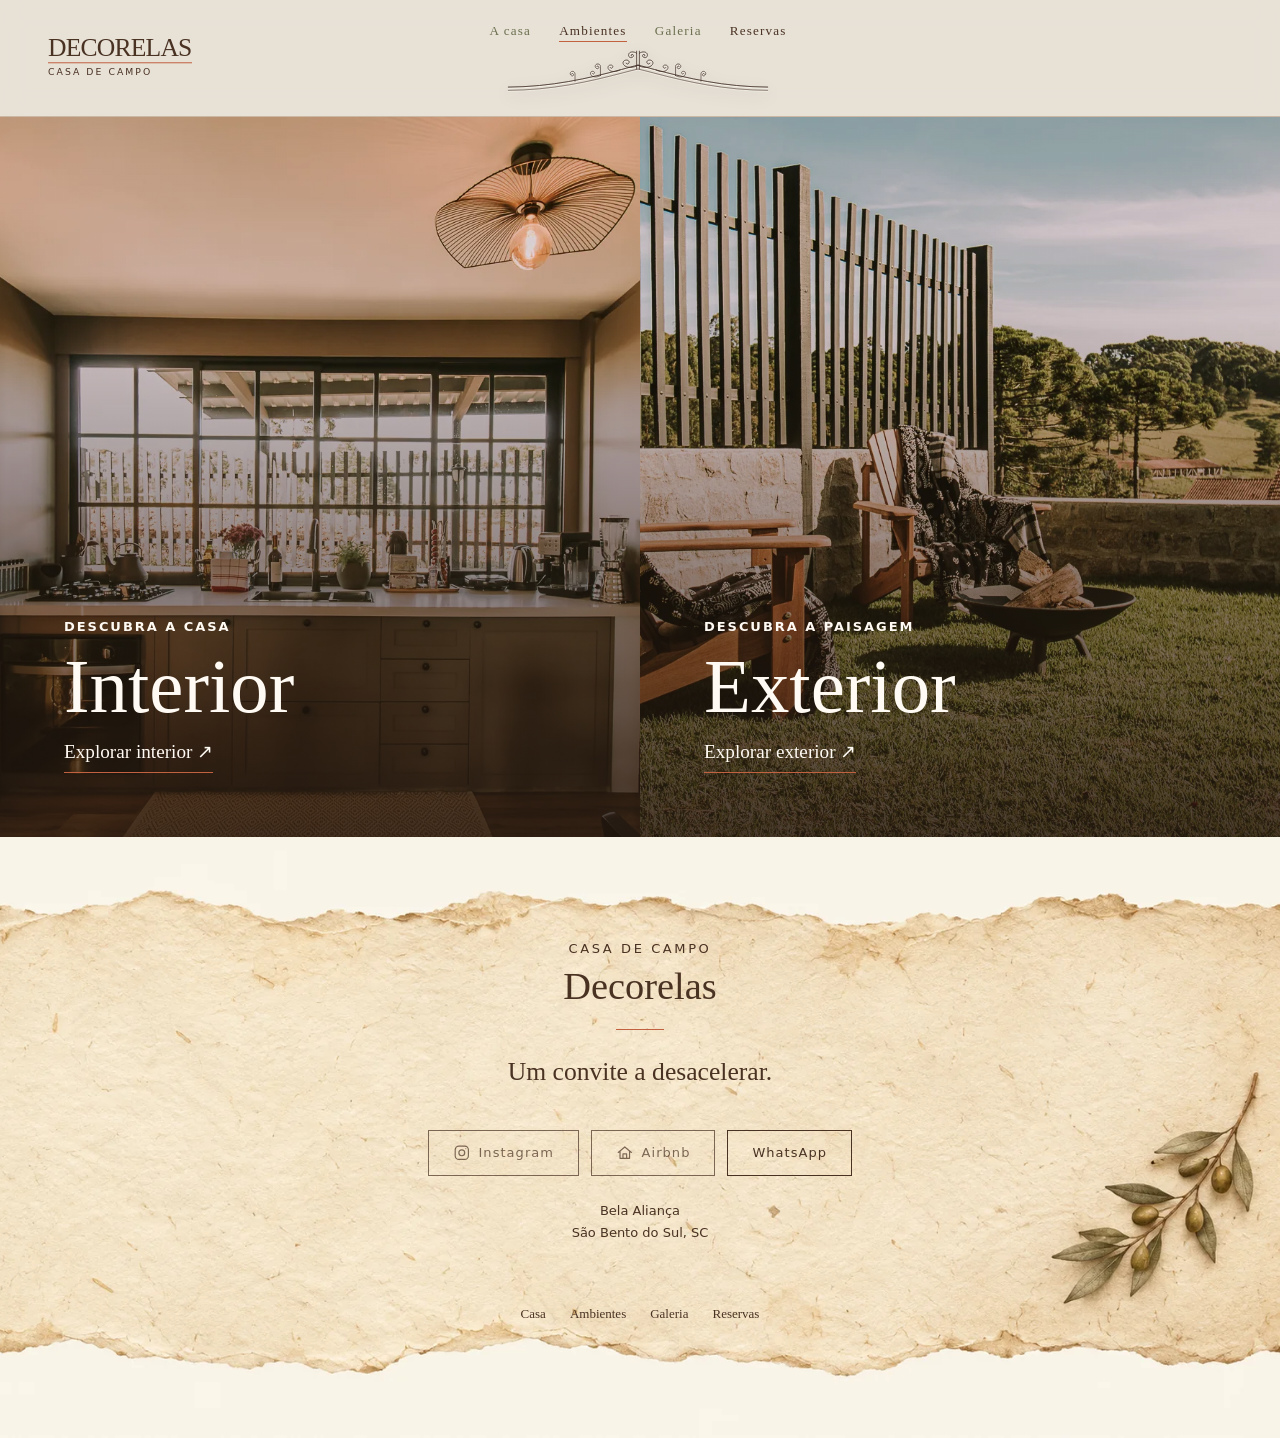
==== commit a2e0690d: "feat: prepare Decorelas website v1" ====
--- a/ambientes.html
+++ b/ambientes.html
@@ -9,6 +9,7 @@
     <link rel="stylesheet" href="assets/css/base.css">
     <link rel="stylesheet" href="assets/css/components.css">
     <link rel="stylesheet" href="assets/css/home.css">
+    <link rel="stylesheet" href="assets/css/ambientes.css">
     <script src="assets/js/main.js" defer></script>
     <script src="assets/js/menu.js" defer></script>
 </head>
@@ -40,20 +41,37 @@
                 <li><a class="mobile-menu__link" href="index.html">A casa</a></li><li><a class="mobile-menu__link" href="ambientes.html" aria-current="page">Ambientes</a></li><li><a class="mobile-menu__link" href="galeria.html">Galeria</a></li><li><a class="mobile-menu__link" href="reservas.html">Reservas</a></li>
             </ul></div>
         </nav>
+        <noscript>
+            <style>.menu-button { display: none; } .hero-carousel__controls { display: none; }</style>
+            <nav class="container no-js-nav" aria-label="Navega&#231;&#227;o principal"><a href="index.html">A casa</a><a href="ambientes.html">Ambientes</a><a href="galeria.html">Galeria</a><a href="reservas.html">Reservas</a></nav>
+        </noscript>
     </header>
-    <main id="main-content" tabindex="-1">
-        <section class="spaces section" id="ambientes" aria-labelledby="ambientes-title">
-            <div class="container"><div class="section-heading"><p class="eyebrow">Ambientes</p><h1 id="ambientes-title">Cenas para habitar sem pressa.</h1></div>
-                <div class="spaces__grid">
-                    <article class="space-card space-card--wide"><img src="assets/img/gallery/cozinha.jpg" alt="Cozinha da casa com janela ampla, armários e bancada" width="1200" height="800" loading="lazy"><div><h3>Cozinha</h3><p>Linhas acolhedoras e luz que atravessa o dia.</p></div></article>
-                    <article class="space-card"><img src="assets/img/gallery/quarto.jpg" alt="Quarto com cama de estrutura escura e janela voltada ao exterior" width="900" height="600" loading="lazy"><div><h3>Quarto</h3><p>Um enquadramento calmo entre interior e paisagem.</p></div></article>
-                    <article class="space-card"><img src="assets/img/gallery/sala.jpg" alt="Sala com sofá claro, tapete de fibra e luz natural" width="667" height="1000" loading="lazy"><div><h3>Sala</h3><p>Texturas naturais para desacelerar o olhar.</p></div></article>
-                    <article class="space-card space-card--wide"><img src="assets/img/details/area-externa.jpg" alt="Detalhe de área externa com pedra, madeira e água" width="1200" height="800" loading="lazy"><div><h3>Área externa</h3><p>Um detalhe da casa que aproxima matéria e paisagem.</p></div></article>
+    <main id="main-content" tabindex="-1" class="ambientes-choice">
+        <h1 class="visually-hidden">Explore os ambientes</h1>
+        <a class="ambientes-choice__panel" href="interior.html"><img src="assets/img/ambientes/interior-cozinha.webp" alt="" width="1500" height="1000" fetchpriority="high"><span class="ambientes-choice__content"><span class="ambientes-choice__eyebrow">Descubra a casa</span><span class="ambientes-choice__title">Interior</span><span class="ambientes-choice__action">Explorar interior <span aria-hidden="true">&#8599;</span></span></span></a>
+        <a class="ambientes-choice__panel" href="exterior.html"><img src="assets/img/ambientes/exterior-jardim.webp" alt="" width="1500" height="1000" loading="lazy"><span class="ambientes-choice__content"><span class="ambientes-choice__eyebrow">Descubra a paisagem</span><span class="ambientes-choice__title">Exterior</span><span class="ambientes-choice__action">Explorar exterior <span aria-hidden="true">&#8599;</span></span></span></a>
+    </main>
+    <footer class="home-footer">
+        <div class="home-footer__body">
+            <div class="container home-footer__inner">
+                <div class="home-footer__brand"><p class="home-footer__subtitle">Casa de Campo</p><p class="home-footer__name">Decorelas</p></div>
+                <p class="home-footer__message">Um convite a desacelerar.</p>
+                <div class="home-footer__social" aria-label="Canais externos">
+                    <button type="button" disabled><svg viewBox="0 0 24 24" fill="none" stroke="currentColor" stroke-width="1.6" aria-hidden="true"><rect x="3" y="3" width="18" height="18" rx="5"/><circle cx="12" cy="12" r="4"/><circle cx="17.5" cy="6.5" r=".8" fill="currentColor" stroke="none"/></svg>Instagram <span class="visually-hidden">— link ainda não disponível</span></button>
+                    <button type="button" disabled><svg viewBox="0 0 24 24" fill="none" stroke="currentColor" stroke-width="1.6" stroke-linecap="round" stroke-linejoin="round" aria-hidden="true"><path d="M3 11.5 12 4l9 7.5M5.5 10v9.5h13V10M9.5 19.5v-6h5v6"/></svg>Airbnb <span class="visually-hidden">— link ainda não disponível</span></button>
+                    <a href="https://wa.me/5547933844440" aria-label="Conversar pelo WhatsApp">WhatsApp</a>
                 </div>
-                <!-- A curadoria final de ambientes será concluída após confirmação dos proprietários. -->
+                <p class="home-footer__location">Bela Aliança<br>São Bento do Sul, SC</p>
+                <nav aria-label="Navegação do rodapé">
+                    <ul class="home-footer__nav">
+                        <li><a href="index.html">Casa</a></li>
+                        <li><a href="ambientes.html" aria-current="page">Ambientes</a></li>
+                        <li><a href="galeria.html">Galeria</a></li>
+                        <li><a href="reservas.html">Reservas</a></li>
+                    </ul>
+                </nav>
             </div>
-        </section>
-    </main>
-    <footer class="site-footer"><div class="container site-footer__inner"><p class="site-footer__brand">Decorelas Casa de Campo</p><p class="site-footer__note">Apresentação em desenvolvimento.</p></div></footer>
+        </div>
+    </footer>
 </body>
 </html>
--- a/assets/css/tokens.css
+++ b/assets/css/tokens.css
@@ -2,8 +2,9 @@
   color-scheme: light;
   --color-ink: #4a3223;
   --color-ink-muted: #6b6f4e;
-  --color-canvas: #f3e9dc;
+  --color-canvas: #e7e1d7;
   --color-surface: #fffaf3;
+  --color-surface-background: #e7e1d7;
   --color-surface-raised: #eadbca;
   --color-border: #cbb8a4;
   --color-border-strong: #a48f7a;
--- a/assets/css/base.css
+++ b/assets/css/base.css
@@ -29,6 +29,10 @@
 }
 
 body.menu-open {
+  overflow: hidden;
+}
+
+html:has(body.menu-open) {
   overflow: hidden;
 }
 
--- a/assets/css/components.css
+++ b/assets/css/components.css
@@ -73,12 +73,13 @@
 }
 
 .site-header--compact .menu-button {
-  width: 2.4rem;
-  height: 2.4rem
+  width: 2.75rem;
+  height: 2.75rem
 }
 
 .site-header--compact .mobile-menu {
-  inset: 3.75rem 0 0
+  top: 3.75rem;
+  max-height: calc(100dvh - 3.75rem)
 }
 
 .menu-button__icon,
@@ -127,14 +128,81 @@
 .mobile-menu {
   position: fixed;
   z-index: var(--z-menu);
-  inset: 4.75rem 0 0;
+  inset: 4.75rem 0 auto;
+  max-height: calc(100vh - 4.75rem);
+  max-height: calc(100dvh - 4.75rem);
   overflow-y: auto;
+  overscroll-behavior: contain;
+  -webkit-overflow-scrolling: touch;
   background: var(--color-canvas);
-  transition: inset var(--transition-default)
+  box-shadow: 0 12px 24px rgba(74,50,35,.12);
+  transition: top var(--transition-default)
+}
+
+@media (max-width: 63.999rem) {
+  .site-header {
+    background: var(--color-canvas);
+    backdrop-filter: none;
+  }
+
+  .site-header__inner {
+    position: relative;
+  }
+
+  .site-header__inner::before {
+    content: "";
+    display: block;
+    position: absolute;
+    left: 50%;
+    top: 50%;
+    width: clamp(3.5rem, calc(100vw - 15.5rem), 8rem);
+    aspect-ratio: 1200 / 220;
+    background: url("../img/brand/decorelas-portao-menu.svg") center / contain no-repeat;
+    transform: translate(-50%, -50%);
+    pointer-events: none;
+  }
+
+  .site-brand__name,
+  .site-header--compact .site-brand__name {
+    font-size: 1.15rem;
+  }
+
+  .site-brand__subtitle,
+  .site-header--compact .site-brand__subtitle {
+    font-size: .5rem;
+  }
+}
+
+.no-js-nav {
+  padding-block: var(--space-3);
+}
+
+.no-js-nav a {
+  display: inline-flex;
+  align-items: center;
+  min-height: 2.75rem;
+  margin-right: 1rem;
+}
+
+@media (min-width: 64rem) {
+  .no-js-nav {
+    display: none;
+  }
+}
+
+@media (max-width: 63.999rem) and (prefers-reduced-motion: no-preference) {
+  .site-header__inner::before {
+    animation: mobile-ornament-enter 700ms ease-out both;
+  }
+
+  @keyframes mobile-ornament-enter {
+    from { opacity: 0; transform: translate(-50%, calc(-50% - 3px)); }
+    to { opacity: 1; transform: translate(-50%, -50%); }
+  }
 }
 
 .mobile-menu__inner {
-  padding-block: var(--space-5)
+  padding-block: var(--space-3)
 }
 
 .mobile-menu__list {
@@ -143,11 +211,18 @@
 
 .mobile-menu__link {
   display: flex;
-  min-height: 3.75rem;
+  min-height: 3rem;
   align-items: center;
   border-bottom: 1px solid var(--color-border);
   font-family: var(--font-display);
-  font-size: var(--text-xl)
+  font-size: 1.25rem
+}
+
+.mobile-menu__link[aria-current="page"],
+.mobile-menu__link[aria-current="location"] {
+  text-decoration: underline;
+  text-decoration-color: var(--color-terracotta);
+  text-underline-offset: .35em;
 }
 
 .button {
@@ -242,6 +317,8 @@
 
   .site-nav__link,
   .site-nav__cta {
+    padding-bottom: .2rem;
+    border-bottom: 1px solid transparent;
     font-family: var(--font-display);
     font-size: .82rem;
     letter-spacing: .09em;
@@ -257,9 +334,14 @@
   }
 
   .site-nav__cta {
-    padding-bottom: .2rem;
-    border-bottom: 1px solid var(--color-terracotta);
     color: var(--color-ink)
+  }
+
+  .site-nav__link[aria-current="page"],
+  .site-nav__link[aria-current="location"],
+  .site-nav__cta[aria-current="page"] {
+    border-bottom-color: var(--color-terracotta);
+    color: var(--color-ink);
   }
 
   .site-nav__cta:hover {
--- a/assets/css/home.css
+++ b/assets/css/home.css
@@ -86,6 +86,7 @@
 
 .hero__veil {
   background: linear-gradient(0deg, rgba(47, 29, 19, .82), rgba(47, 29, 19, .34) 48%, rgba(47, 29, 19, .04) 78%);
+  pointer-events: none;
 }
 
 .hero__content {
@@ -159,8 +160,8 @@
 }
 
 .hero-carousel__button {
-  width: 2.6rem;
-  height: 2.6rem;
+  width: 2.75rem;
+  height: 2.75rem;
   font-size: 1.3rem;
 }
 
@@ -170,22 +171,34 @@
 
 .hero-carousel__dots {
   display: flex;
-  gap: .45rem;
+  gap: 0;
 }
 
 .hero-carousel__dots button {
+  display: grid;
+  width: 2.75rem;
+  height: 2.75rem;
+  padding: 0;
+  place-items: center;
+  border: 0;
+  background: transparent;
+}
+
+.hero-carousel__dots button::before {
+  content: "";
   width: .65rem;
   height: .65rem;
-  padding: 0;
+  border: 1px solid rgba(255, 250, 243, .7);
   border-radius: 50%;
-}
-
-.hero-carousel__dots button.is-active {
+  background: rgba(74, 50, 35, .32);
+}
+
+.hero-carousel__dots button.is-active::before {
   background: var(--color-surface);
 }
 
 .intro {
-  background: var(--color-surface);
+  background: var(--color-surface-background);
 }
 
 .intro__grid {
@@ -270,6 +283,284 @@
   line-height: 1.15;
 }
 
+.story {
+  background: var(--color-surface-background);
+}
+
+.story__inner {
+  position: relative;
+  display: grid;
+  gap: clamp(5rem, 12vw, 11rem);
+  padding-left: clamp(1.5rem, 5vw, 3rem);
+}
+
+.story__line {
+  position: absolute;
+  top: 0;
+  bottom: 0;
+  left: 0;
+  width: 1px;
+  background: var(--color-terracotta);
+  opacity: .6;
+  transform: scaleY(var(--story-progress, 1));
+  transform-origin: top;
+}
+
+.story__chapter {
+  position: relative;
+  display: grid;
+  gap: clamp(1.5rem, 3vw, 3rem);
+  align-items: center;
+}
+
+.story__chapter::before {
+  content: "";
+  position: absolute;
+  z-index: 1;
+  top: 2rem;
+  left: calc(-1 * clamp(1.5rem, 5vw, 3rem));
+  width: .6rem;
+  height: .6rem;
+  border: 1px solid var(--color-terracotta);
+  border-radius: 50%;
+  background: var(--color-surface-background);
+  transform: translateX(-50%);
+}
+
+@media (prefers-reduced-motion: no-preference) {
+  .story__chapter.is-revealed::before {
+    background: var(--color-terracotta);
+    animation: story-marker-in 600ms ease-out;
+  }
+
+  @keyframes story-marker-in {
+    0% { transform: translateX(-50%) scale(.65); }
+    55% { transform: translateX(-50%) scale(1.35); }
+    100% { transform: translateX(-50%) scale(1); }
+  }
+}
+
+.story__image {
+  width: 100%;
+  height: auto;
+  aspect-ratio: 3 / 2;
+  object-fit: cover;
+}
+
+.story__image--arrival {
+  object-position: 35% center;
+}
+
+.story__image--facade {
+  object-position: 50% 45%;
+}
+
+.story__image--living {
+  aspect-ratio: 2 / 3;
+  max-height: 40rem;
+  object-position: center;
+}
+
+.story__image--outside {
+  object-position: 55% center;
+}
+
+.story__copy {
+  max-width: 28rem;
+}
+
+.story__label {
+  margin-bottom: var(--space-4);
+  color: var(--color-ink-muted);
+  font-size: var(--text-sm);
+  font-weight: 700;
+  letter-spacing: .15em;
+}
+
+.story__copy h3 {
+  max-width: 15ch;
+  font-size: clamp(2rem, 3.3vw, 3.5rem);
+  font-weight: 400;
+  line-height: 1.12;
+}
+
+.story__copy > p:not(.story__label) {
+  margin-top: var(--space-4);
+  font-size: var(--text-lg);
+  line-height: 1.7;
+}
+
+.story__link {
+  display: inline-flex;
+  gap: var(--space-3);
+  margin-top: var(--space-6);
+  padding-bottom: var(--space-2);
+  border-bottom: 1px solid var(--color-terracotta);
+  font-family: var(--font-display);
+  font-size: var(--text-lg);
+}
+
+.story__link:hover {
+  color: var(--color-terracotta);
+}
+
+.home-footer__body {
+  background: #f8f3e6 url("../img/details/faixa-footer.webp") right center / cover no-repeat;
+  color: var(--color-ink);
+}
+
+.home-footer__inner {
+  display: flex;
+  flex-direction: column;
+  align-items: center;
+  gap: var(--space-5);
+  padding-block: clamp(4rem, 8vw, 7rem);
+  text-align: center;
+}
+
+.home-footer__brand::after {
+  content: "";
+  display: block;
+  width: 3rem;
+  height: 1px;
+  margin: var(--space-5) auto 0;
+  background: var(--color-terracotta);
+}
+
+.home-footer__subtitle {
+  margin-bottom: var(--space-2);
+  font-size: var(--text-sm);
+  letter-spacing: .2em;
+  text-transform: uppercase;
+}
+
+.home-footer__name {
+  font-family: var(--font-display);
+  font-size: clamp(2rem, 3vw, 2.75rem);
+  line-height: 1;
+}
+
+.home-footer__message {
+  max-width: 32rem;
+  font-family: var(--font-display);
+  font-size: clamp(1.3rem, 2vw, 1.75rem);
+  line-height: 1.4;
+}
+
+.home-footer__social {
+  display: flex;
+  flex-wrap: wrap;
+  justify-content: center;
+  gap: var(--space-3);
+  margin-top: var(--space-4);
+}
+
+.home-footer__social button,
+.home-footer__social a {
+  display: inline-flex;
+  align-items: center;
+  justify-content: center;
+  gap: var(--space-2);
+  min-height: 2.75rem;
+  padding: var(--space-3) var(--space-5);
+  border: 1px solid var(--color-ink);
+  background: transparent;
+  color: var(--color-ink);
+  font-size: var(--text-sm);
+  letter-spacing: .08em;
+}
+
+.home-footer__social svg {
+  width: 1.1rem;
+  height: 1.1rem;
+  flex: none;
+}
+
+.home-footer__social a:hover {
+  border-color: var(--color-terracotta);
+  color: var(--color-terracotta);
+}
+
+.home-footer__social button:disabled {
+  opacity: .7;
+  cursor: default;
+}
+
+.home-footer__location {
+  color: var(--color-ink);
+  font-size: var(--text-sm);
+  line-height: 1.7;
+}
+
+.home-footer__nav {
+  display: flex;
+  flex-wrap: wrap;
+  justify-content: center;
+  gap: var(--space-2) var(--space-5);
+  margin-top: var(--space-5);
+  list-style: none;
+}
+
+.home-footer__nav a {
+  display: inline-flex;
+  min-height: 2.75rem;
+  align-items: center;
+  padding-block: var(--space-2);
+  font-family: var(--font-display);
+  font-size: var(--text-sm);
+}
+
+@media (max-width: 47.999rem) {
+  .home-footer__body {
+    background-image: linear-gradient(to bottom, transparent 45%, rgba(248, 243, 230, .88) 78%, #f8f3e6 100%), url("../img/details/faixa-footer.webp");
+    background-position: center, right center;
+    background-size: cover;
+    background-repeat: no-repeat;
+  }
+
+  .home-footer__inner > nav {
+    width: min(100%, 22rem);
+  }
+
+  .home-footer__nav {
+    display: grid;
+    grid-template-columns: repeat(2, minmax(0, 1fr));
+    gap: var(--space-2) var(--space-4);
+    margin-top: 0;
+  }
+
+  .home-footer__nav a {
+    width: 100%;
+    justify-content: center;
+    font-size: 1rem;
+  }
+}
+
+@media (max-width: 32rem) {
+  .hero__content {
+    padding-bottom: 9rem;
+  }
+
+  .hero-carousel__controls {
+    right: var(--container-gutter);
+    left: var(--container-gutter);
+    bottom: var(--space-4);
+    flex-wrap: wrap;
+    justify-content: center;
+    gap: 0;
+  }
+
+  .hero-carousel__dots {
+    order: 1;
+    flex-basis: 100%;
+    justify-content: center;
+  }
+}
+
+.home-footer__nav a:hover {
+  color: var(--color-terracotta);
+}
+
 .section-heading {
   margin-bottom: var(--space-6);
 }
@@ -287,7 +578,7 @@
   display: grid;
   margin: 0;
   overflow: hidden;
-  background: var(--color-surface);
+  background: var(--color-surface-background);
 }
 
 .space-card img {
@@ -356,6 +647,57 @@
 }
 
 @media (min-width: 48rem) {
+  .story__inner {
+    padding-left: 0;
+  }
+
+  .story__line {
+    left: 50%;
+  }
+
+  .story__chapter {
+    grid-template-columns: repeat(12, minmax(0, 1fr));
+    column-gap: clamp(.75rem, 2vw, 2rem);
+    row-gap: clamp(2rem, 4vw, 4rem);
+  }
+
+  .story__chapter::before {
+    left: 50%;
+  }
+
+  .story__chapter .story__image {
+    grid-column: 1 / 9;
+    grid-row: 1;
+  }
+
+  .story__chapter .story__copy {
+    grid-column: 8 / 13;
+    grid-row: 2;
+  }
+
+  .story__chapter--reverse .story__image {
+    grid-column: 5 / 13;
+    grid-row: 1;
+  }
+
+  .story__chapter--reverse .story__copy {
+    grid-column: 1 / 6;
+    grid-row: 2;
+  }
+
+  .story__chapter--portrait .story__image {
+    grid-column: 7 / 12;
+  }
+
+  .story__chapter .story__image--outside {
+    grid-column: 2 / 12;
+  }
+
+  .story__chapter--portrait .story__image {
+    width: min(100%, 27rem);
+    justify-self: center;
+  }
+
   .hero {
     min-height: clamp(42rem, 84vh, 58rem);
   }
--- a/assets/css/ambientes.css
+++ b/assets/css/ambientes.css
@@ -0,0 +1,234 @@
+.ambientes-choice {
+  display: grid;
+  background: var(--color-ink);
+}
+
+.ambientes-choice__panel {
+  position: relative;
+  display: grid;
+  min-height: 26rem;
+  overflow: hidden;
+  align-items: end;
+  color: var(--color-surface);
+}
+
+.ambientes-choice__panel::after {
+  content: "";
+  position: absolute;
+  inset: 0;
+  background: linear-gradient(0deg, rgba(35, 23, 16, .8), rgba(35, 23, 16, .1) 75%);
+  pointer-events: none;
+}
+
+.ambientes-choice__panel img {
+  position: absolute;
+  inset: 0;
+  width: 100%;
+  height: 100%;
+  object-fit: cover;
+  transition: transform 700ms ease;
+}
+
+.ambientes-choice__panel:focus-visible {
+  outline-offset: -5px;
+  z-index: 2;
+}
+
+.ambientes-choice__panel:hover img,
+.ambientes-choice__panel:focus-visible img {
+  transform: scale(1.025);
+}
+
+.ambientes-choice__content {
+  position: relative;
+  z-index: 1;
+  display: grid;
+  justify-items: start;
+  gap: var(--space-3);
+  padding: clamp(2rem, 5vw, 5rem);
+}
+
+.ambientes-choice__eyebrow,
+.visit__label {
+  font-size: var(--text-sm);
+  font-weight: 700;
+  letter-spacing: .15em;
+  text-transform: uppercase;
+}
+
+.ambientes-choice__title {
+  font-family: var(--font-display);
+  font-size: clamp(3rem, 6vw, 6rem);
+  line-height: 1;
+}
+
+.ambientes-choice__action,
+.visit__back,
+.visit__next a {
+  padding-bottom: .35rem;
+  border-bottom: 1px solid var(--color-terracotta);
+  font-family: var(--font-display);
+  font-size: var(--text-lg);
+}
+
+.visit__header {
+  padding-block: var(--space-8);
+}
+
+.visit__back {
+  display: inline-flex;
+  min-height: 2.75rem;
+  align-items: center;
+  margin-bottom: var(--space-6);
+}
+
+.visit__header h1 {
+  font-size: clamp(3.5rem, 8vw, 7rem);
+  font-weight: 400;
+}
+
+.visit__intro {
+  max-width: 36rem;
+  margin-top: var(--space-5);
+  font-size: var(--text-lg);
+  line-height: 1.7;
+}
+
+.visit__chapters {
+  position: relative;
+  display: grid;
+  gap: clamp(5rem, 10vw, 9rem);
+}
+
+.visit__line {
+  position: absolute;
+  top: 0;
+  bottom: 0;
+  left: 0;
+  width: 1px;
+  background: var(--color-terracotta);
+  transform: scaleY(var(--visit-progress, 1));
+  transform-origin: top;
+  pointer-events: none;
+}
+
+.visit__chapter {
+  position: relative;
+  display: grid;
+  gap: var(--space-6);
+  align-items: center;
+  margin-left: clamp(1.5rem, 4vw, 4rem);
+}
+
+.visit__chapter::before {
+  content: "";
+  position: absolute;
+  top: 0;
+  left: calc(-1 * clamp(1.5rem, 4vw, 4rem) - 3px);
+  width: 7px;
+  height: 7px;
+  border-radius: 50%;
+  background: var(--color-terracotta);
+  transition: transform 400ms ease;
+}
+
+.visit__chapter.is-active::before {
+  transform: scale(1.8);
+}
+
+.visit__chapter img {
+  width: 100%;
+  height: auto;
+  max-height: 42rem;
+  object-fit: cover;
+}
+
+.visit__chapter img[width="1000"] {
+  max-width: 30rem;
+  justify-self: center;
+}
+
+.visit__copy {
+  max-width: 26rem;
+}
+
+.visit__label {
+  margin-bottom: var(--space-4);
+  color: var(--color-ink-muted);
+}
+
+.visit__copy h2 {
+  font-size: clamp(2.4rem, 4vw, 4rem);
+  font-weight: 400;
+  line-height: 1.08;
+}
+
+.visit__copy > p:last-child {
+  margin-top: var(--space-4);
+  font-size: var(--text-lg);
+  line-height: 1.7;
+}
+
+.visit__next {
+  display: flex;
+  flex-wrap: wrap;
+  gap: var(--space-5);
+  padding-block: var(--space-8);
+}
+
+.visit__next a {
+  display: inline-flex;
+  min-height: 2.75rem;
+  align-items: center;
+}
+
+@media (min-width: 48rem) {
+  .ambientes-choice {
+    grid-template-columns: repeat(2, minmax(0, 1fr));
+  }
+
+  .ambientes-choice__panel {
+    min-height: min(80vh, 48rem);
+  }
+
+  .visit__chapter {
+    grid-template-columns: minmax(0, 1.3fr) minmax(0, .7fr);
+    gap: clamp(3rem, 7vw, 7rem);
+  }
+
+  .visit__chapter:nth-of-type(even) {
+    grid-template-columns: minmax(0, .7fr) minmax(0, 1.3fr);
+  }
+
+  .visit__chapter:nth-of-type(even) img {
+    grid-column: 2;
+    grid-row: 1;
+  }
+
+  .visit__chapter:nth-of-type(even) .visit__copy {
+    grid-column: 1;
+    grid-row: 1;
+  }
+
+  .visit__chapter:nth-of-type(3) {
+    grid-template-columns: minmax(0, 1.6fr) minmax(0, .6fr);
+  }
+}
+
+@media (prefers-reduced-motion: reduce) {
+  .visit__chapter::before {
+    transition: none;
+  }
+
+  .visit__line {
+    transform: none;
+  }
+  .ambientes-choice__panel img {
+    transition: none;
+  }
+
+  .ambientes-choice__panel:hover img,
+  .ambientes-choice__panel:focus-visible img {
+    transform: none;
+  }
+}
